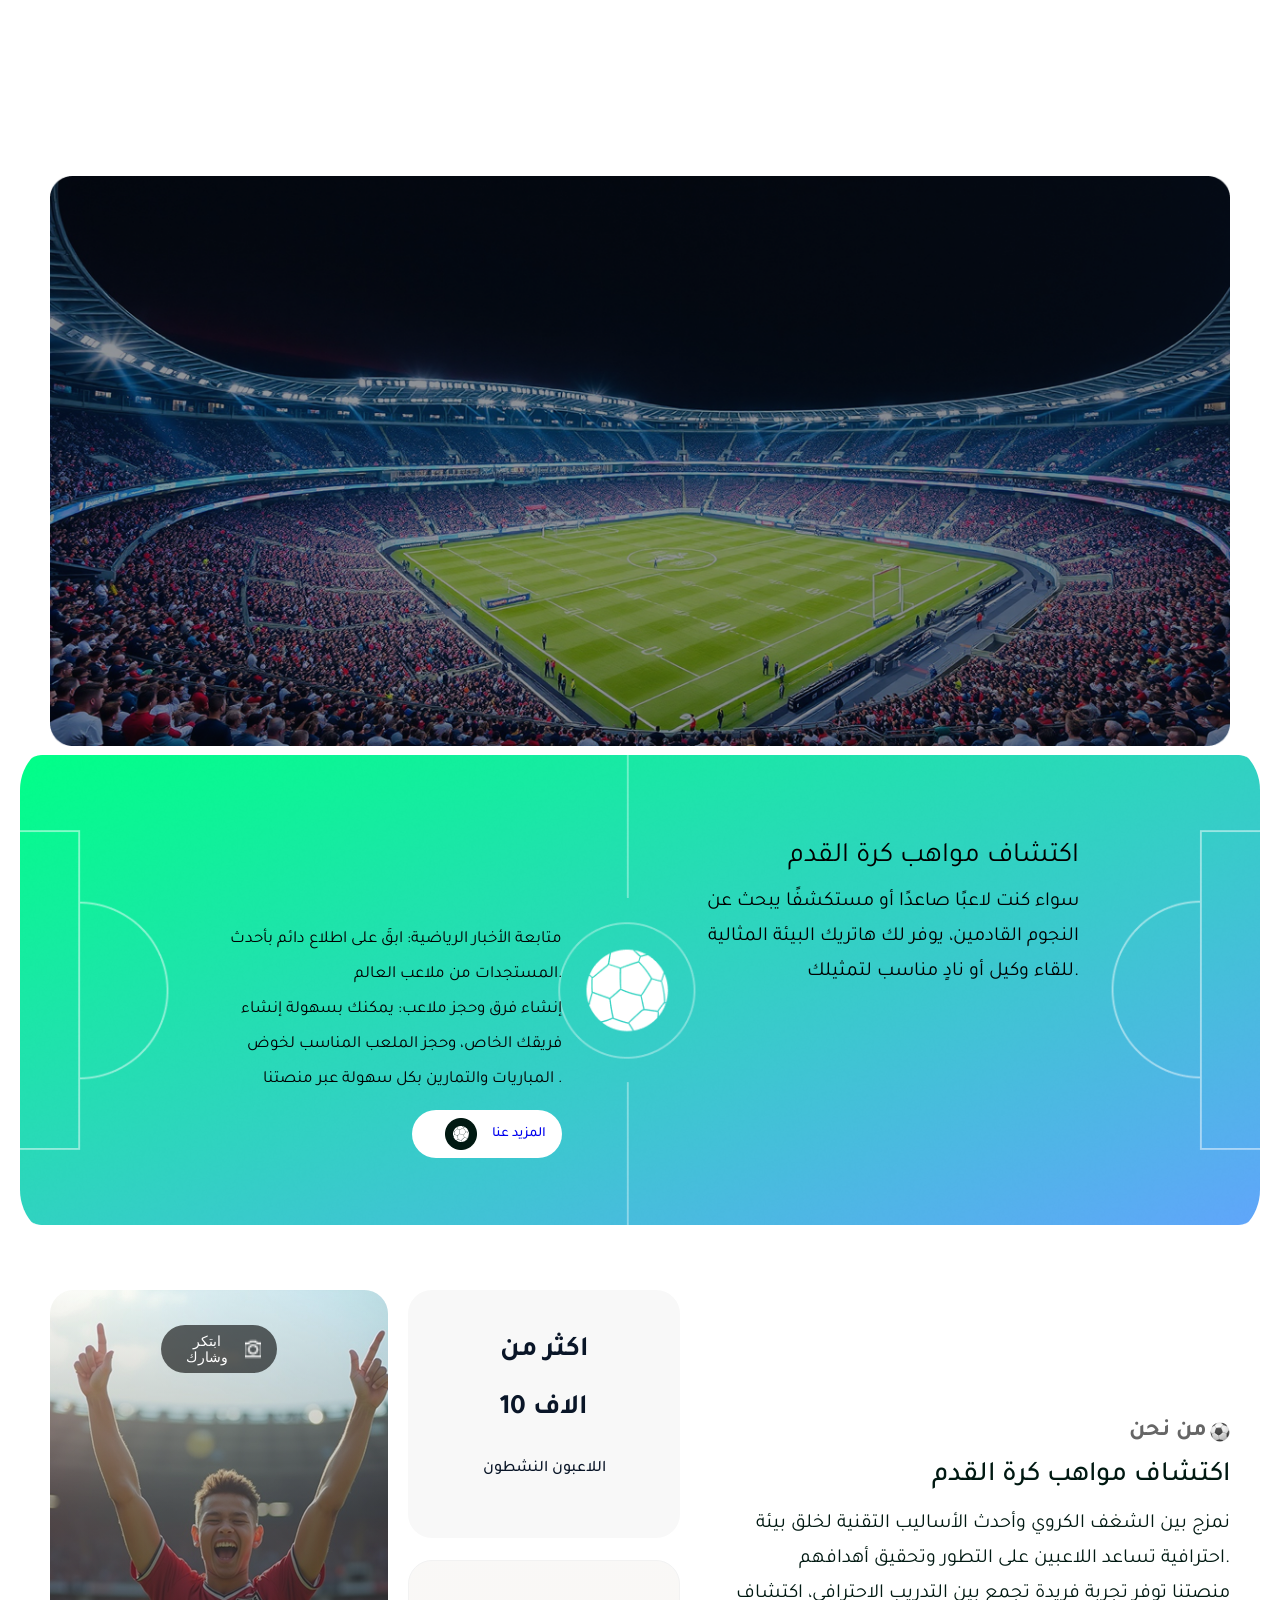
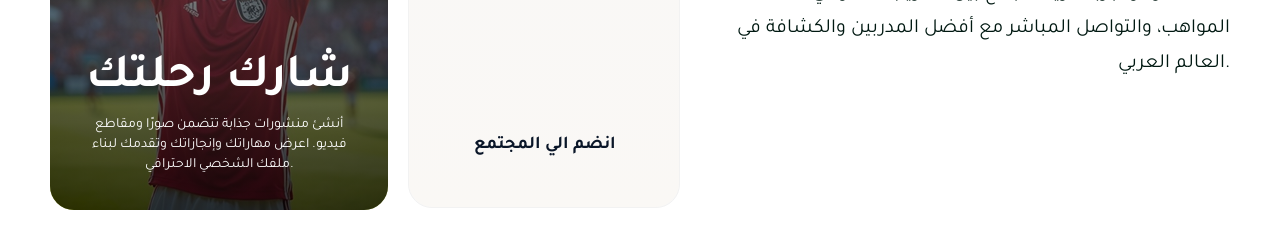
==== index.html @ 8d150f41 "about-us section" ====
<!DOCTYPE html>
<html lang="en">

<head>
    <meta charset="UTF-8">
    <meta name="viewport" content="width=device-width, initial-scale=1.0">
    <title>HatTrick</title>
    <link rel="stylesheet" href="css/style.css">
    <link rel="stylesheet" href="css/responsive.css">
</head>

<body>
    <!-- header-->
    <header>

    </header>
    <!-- main coding-->
    <main>
        <section> <!--top ground-->
            <div class="container">
                <div class="top-ground"></div>
            </div>
        </section>
        <section class="bottom-container">
            <div class="bottom-ground"><!--bottom ground-->
                <div class="left">
                    <div>
                        <p>متابعة الأخبار الرياضية: ابقَ على اطلاع دائم بأحدث المستجدات من ملاعب العالم.
                            <br>إنشاء فرق وحجز ملاعب: يمكنك بسهولة إنشاء فريقك الخاص، وحجز الملعب المناسب لخوض المباريات
                            والتمارين بكل سهولة عبر منصتنا .
                        </p>
                    </div>
                    <button>
                        <a href="#"> المزيد عنا </a>
                        <img src="imgs/white ball.png" alt="white ball">
                    </button>
                </div>
                <div class="right">
                    <h2>اكتشاف مواهب كرة القدم</h2>
                    <p>سواء كنت لاعبًا صاعدًا أو مستكشفًا يبحث عن النجوم القادمين، يوفر لك هاتريك البيئة المثالية للقاء
                        وكيل أو نادٍ مناسب لتمثيلك.</p>
                </div>
            </div>
        </section>
        <section class="about-us">
            <div class="container">
                <div class="left">
                    <div class="one">
                        <img src="imgs/about-us1.png" alt="about-us1-img ">
                        <div class="content">
                            <button>
                                <img src="imgs/camera.png" alt="camera">
                                <p>ابتكر وشارك</p>
                            </button>
                            <div>
                                <h2>شارك رحلتك</h2>
                                <p>أنشئ منشورات جذابة تتضمن صورًا ومقاطع فيديو. اعرض مهاراتك وإنجازاتك وتقدمك لبناء ملفك
                                    الشخصي الاحترافي.</p>
                            </div>
                        </div>
                    </div>
                    <div class="two">
                        <p> اكثر من <br> 10 الاف <br> <span> اللاعبون النشطون </span> </p>
                    </div>
                    <div class="three">
                        <div class="boxcard" id="boxcard">
                            <!-- /* made with JS*/ -->
                        </div>
                        <div class="content">
                            <p>انضم الي المجتمع </p>
                        </div>
                    </div>
                </div>
                <div class="right">
                    <div class="heading">
                        <h3> من نحن </h3>
                        <img src="imgs/small-ball.png" alt="small-ball">
                    </div>
                    <h2> اكتشاف مواهب كرة القدم</h2>
                    <p> نمزج بين الشغف الكروي وأحدث الأساليب التقنية لخلق بيئة احترافية تساعد اللاعبين على التطور وتحقيق
                        أهدافهم. <br>
                        منصتنا توفر تجربة فريدة تجمع بين التدريب الاحترافي، اكتشاف المواهب، والتواصل المباشر مع أفضل
                        المدربين والكشافة في العالم العربي.
                    </p>
                </div>
            </div>
        </section>

    </main>
    <script src="js/main.js"></script>
</body>

</html>
---- css/style.css ----
/*  general styles */

/*GOOGLE FONTS ===> TAJWAL FONT*/
@import url('https://fonts.googleapis.com/css2?family=Cairo:wght@200..1000&family=Encode+Sans+Expanded&family=Playfair:ital,opsz,wght@0,5..1200,300..900;1,5..1200,300..900&family=Poppins:ital,wght@0,100;0,200;0,300;0,400;0,500;0,600;0,700;0,800;0,900;1,100;1,200;1,300;1,400;1,500;1,600;1,700;1,800;1,900&family=Roboto:ital,wght@0,100..900;1,100..900&family=Tajawal:wght@200;300;400;500;700;800;900&display=swap');
/*500*/
@import url('https://fonts.googleapis.com/css2?family=Cairo:wght@200..1000&family=Encode+Sans+Expanded&family=Playfair:ital,opsz,wght@0,5..1200,300..900;1,5..1200,300..900&family=Poppins:ital,wght@0,100;0,200;0,300;0,400;0,500;0,600;0,700;0,800;0,900;1,100;1,200;1,300;1,400;1,500;1,600;1,700;1,800;1,900&family=Roboto:ital,wght@0,100..900;1,100..900&family=Tajawal:wght@200;300;400;500;700;800;900&display=swap');

/* GENERAL STYLE*/
body {
    font-family: "Cairo", sans-serif;
    overflow-x: hidden;
    font-family: "Tajawal", sans-serif;
    ;
}

html {
    scroll-behavior: smooth !important;
}

* {
    -webkit-box-sizing: border-box;
    -moz-box-sizing: border-box;
    box-sizing: border-box;
    padding: 0;
    margin: 0;
}

:root {
    --primary-color: #00FF87;
    --secondary-color: #60A5FA;
    --text-color: #5e5959;
}

a {
    text-decoration: none;
}

/* GENERAL CLASSESS*/

.container {
    margin: 10px 30px;
}

section {
    padding: 20px;
    margin: 0 auto;
    width: 100%;
    min-height: 100%;
}

/* Start Styling*/
/* ****************** Main Section ****************** */
/* ****************** top-ground ****************** */
.top-ground {
    padding: 10px 20px;
    background-image: url(../imgs/top-ground.png);
    background-repeat: no-repeat;
    background-position: center;
    background-size: contain;
    width: 100%;
    min-height: calc(100vh - 40px);
    border-radius: 25px;
}

/* ****************** bottom-ground ****************** */
.bottom-ground {
    padding: 10px 20px;
    background-image: url(../imgs/bottom-ground.png);
    background-repeat: no-repeat;
    background-position: center;
    background-size: contain;
    width: 100%;
    height: 500px;
    border-radius: 50px;
    margin-top: -200px;


    display: flex;
    align-items: center;
    justify-content: center;
    gap: 100px;
}

.bottom-ground .left {
    display: flex;
    flex-direction: column;
    justify-content: flex-end;
    align-items: flex-end;
    text-align: right;
    width: 400px;
    max-height: 236px;
    gap: 13px;
    padding: 0 20px;
    margin-top: 100px;
}

.bottom-ground .left p {
    font-family: "Tajawal", sans-serif;
    font-style: Regular;
    font-weight: 400;
    font-size: 17px;
    line-height: 35px;
}

.bottom-ground .left button {
    display: flex;
    flex-direction: row-reverse;
    gap: 15px;
    align-items: center;
    font-size: 20px;
    padding: 8px 16px;
    background-color: white;
    width: 150px;
    border-radius: 50px;
    outline: none;
    border: none;
}

.bottom-ground .left button a {

    font-family: "Tajawal", sans-serif;
    font-weight: 500;
    font-style: Medium;
    font-size: 14px;
    line-height: 20px;
}

.bottom-ground .right {
    display: flex;
    flex-direction: column;
    margin-top: -150px;
    max-height: 167px;
    max-width: 417px;
    padding: 0 20px;
}

.bottom-ground .right h2 {

    font-family: "Tajawal", sans-serif;
    font-weight: 400;
    font-style: Medium;
    font-size: 28px;
    line-height: 35px;
    letter-spacing: 0%;
    text-align: right;
    vertical-align: middle;
    margin-bottom: 10px;

}

.bottom-ground .right p {
    font-family: "Tajawal", sans-serif;
    font-weight: 400;
    font-size: 20px;
    line-height: 35px;
    letter-spacing: 0%;
    text-align: right;

}

/* ****************** about-us style ****************** */
.about-us .container {
    display: flex;
    gap: 50px;
    padding: 0;
    justify-content: start;
    align-items: center;
}

/* left*/
.about-us .left {
    display: grid;
    grid-template-columns: repeat(2, 1fr);
    gap: 20px;
}

/*.left==> .one*/

.about-us .left .one {
    grid-row: 1 / 3;
    position: relative;
    border-radius: 24px;
    overflow: hidden;
    width: 338px;
    height: 520px;

}

.about-us .left .one .content {
    position: absolute;
    inset: 0;
    display: flex;
    justify-content: space-between;
    align-items: center;
    flex-direction: column;
    padding: 35px 0;
    z-index: 2;

}

.about-us .left .one .content::before {
    content: "";
    position: absolute;
    inset: 0;
    background: linear-gradient(to bottom,
            rgba(255, 255, 255, 0.2),
            rgba(0, 0, 0, 0.7));
    z-index: -1;
}

.about-us .left .one .content button {
    display: flex;
    align-items: center;
    gap: 8px;
    flex-direction: row-reverse;
    padding: 8px 16px;
    border: none;
    outline: none;
    background-color: #00000099;
    color: white;
    border-radius: 9999px;
    width: 116px;
}

.about-us .left .one .content button img {
    width: 16px;
    aspect-ratio: 1;
}

.about-us .left .one .content button p {

    font-weight: 500;
    font-style: Medium;
    font-size: 14px;
    line-height: 16px;
}

.about-us .left .one .content div {
    text-align: center;
    width: 274px;
    height: 120px;
}

.about-us .left .one .content div h2 {
    font-weight: 700;
    font-style: Bold;
    font-size: 48px;
    line-height: 48px;
    color: #FFFFFF;
}

.about-us .left .one .content div p {
    font-weight: 400;
    font-style: Regular;
    font-size: 14px;
    line-height: 20px;
    color: white;
    padding-top: 12px;
}

.about-us .left .one img {
    width: 100%;
    height: 100%;
    object-fit: cover;
    display: block;
}

/*.left==> .two*/

.about-us .left .two {
    width: 272px;
    height: 248px;
    border-radius: 24px;
    border-width: 1px solid #F2F2F2;
    padding: 32px;
    background-color: #F8F8F8;
}

.about-us .left .two p {
    font-weight: 700;
    font-style: Bold;
    font-size: 28px;
    line-height: 58px;
    color: #0A1628;
    text-align: center;
}

.about-us .left .two p span {
    font-weight: 500;
    font-style: Medium;
    font-size: 16px;
    line-height: 24px;
}

/*.left==> .three*/

.about-us .left .three {
    width: 272px;
    height: 248px;
    color: black;
    background-color: #F8F8F8;
    border-radius: 24px;
    position: relative;
border: 1px solid #F2F2F2;
}

.about-us .left .three .boxcard {
    margin: 25px;
    display: grid;
    grid-template-columns: repeat(3, 1fr);
    gap: 10px;
}

.about-us .left .three .boxcard::before {
    content: "";
    position: absolute;
    inset: 0;
    background: linear-gradient(to bottom, #FAF8F599,
    #FAF8F5 );
    z-index: 1;
        border-radius: 24px;

}

.about-us .left .three .content {
    font-family: "Tajawal", sans-serif;
    font-weight: 700;
    font-style: Medium;
    font-size: 18px;
    line-height: 24px;
    color: #0A1628;
    position: absolute;
    bottom: 50px;
    left: 65px;
    z-index: 80;
}


/* right*/
.about-us .right {
    text-align: right;
}

.about-us .right .heading {
    display: flex;
    gap: 3px;
    align-items: center;
    justify-content: flex-end;
    font-weight: 400;
    font-style: Regular;
    font-size: 20px;
    line-height: 28px;
    color: #666666;
}

.about-us .right h2 {
    font-weight: 500;
    font-style: Medium;
    font-size: 28px;
    line-height: 35px;
    color: #011912;
    padding-top: 13px;

}

.about-us .right p {
    font-weight: 400;
    font-style: Regular;
    font-size: 20px;
    line-height: 35px;
    color: #011912;
    padding-top: 13px;

}
---- css/responsive.css ----
@media screen and (max-width: 768px) {
    .container {
        margin: 0;
    }

    .bottom-container {
        padding: 0;

    }

    .top-ground {
        background-image: url(../imgs/top-ground-res.png);
        background-size: cover;
        background-position: center;
        height: 35vh;
        min-height: auto;
        padding: 0;
    }

    .container {
        margin: 5px;
    }

    .bottom-ground {
        background-image: url(../imgs/bottom-ground-res.png);
        background-size: cover;
        background-position: center;
        margin-top: -60px;
        padding: 0;
        border-radius: 25px;
    }

    .bottom-ground .right {
        display: none;
    }

    .bottom-ground .left {
        margin-top: 30px;

    }

    .about-us .container {
        flex-direction: column-reverse;
    }
    .about-us .left .three .boxcard {
            grid-template-columns: repeat(4, 1fr);
            gap: 5px;

    }
    .about-us .left .three .content {
            left: 89px;
            bottom: 40px;
    }

    .about-us .left {
        grid-template-columns: 1fr;
    }

    .about-us .left .two {
        grid-column: 1;
        grid-row: 1;
         width: 335px;
        height: 234px;
    }

    .about-us .left .three {
        grid-column: 1;
        width: 335px;
        height: 234px;
    }

    .about-us .left .one {
        grid-column: 1;
        grid-row: 3;
    }

}
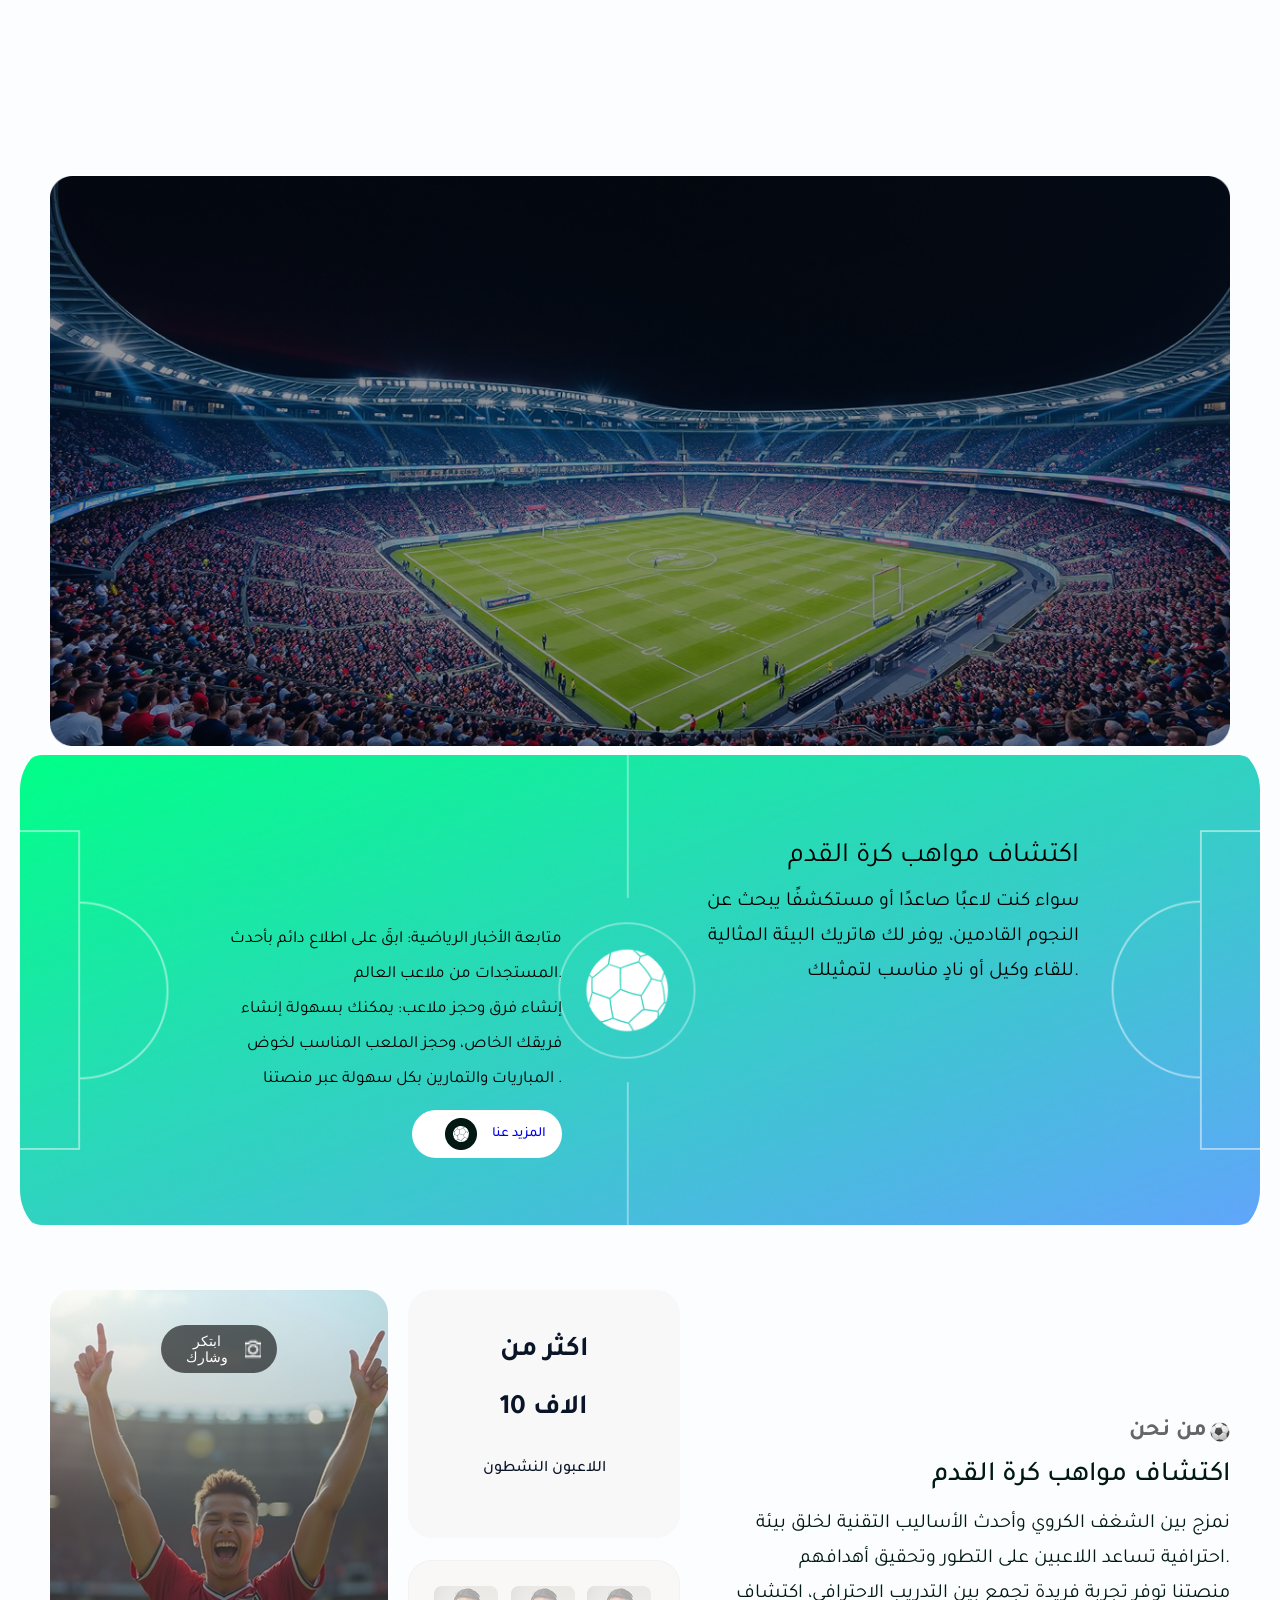
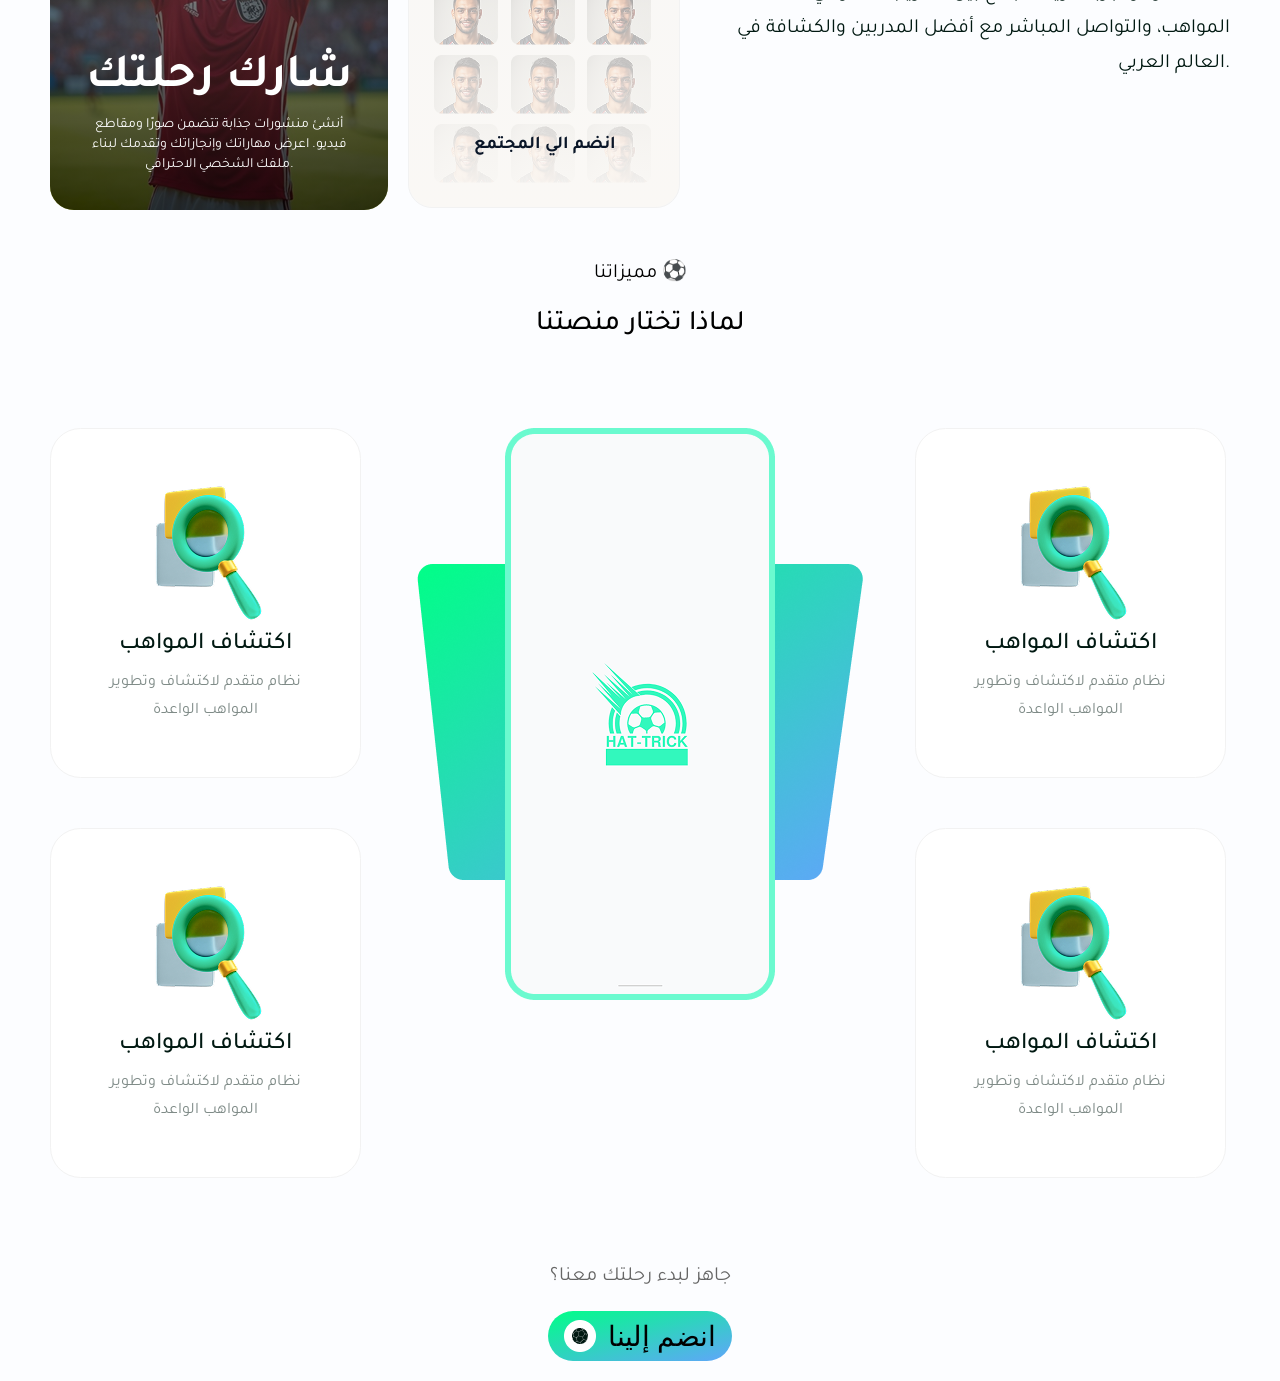
==== commit 90e0ee3c: "information section" ====
--- a/index.html
+++ b/index.html
@@ -16,13 +16,13 @@
     </header>
     <!-- main coding-->
     <main>
-        <section> <!--top ground-->
+        <section> <!--top ground section-->
             <div class="container">
                 <div class="top-ground"></div>
             </div>
         </section>
-        <section class="bottom-container">
-            <div class="bottom-ground"><!--bottom ground-->
+        <section class="bottom-container"><!--bottom ground section-->
+            <div class="bottom-ground">
                 <div class="left">
                     <div>
                         <p>متابعة الأخبار الرياضية: ابقَ على اطلاع دائم بأحدث المستجدات من ملاعب العالم.
@@ -42,7 +42,7 @@
                 </div>
             </div>
         </section>
-        <section class="about-us">
+        <section class="about-us"><!-- about-us section -->
             <div class="container">
                 <div class="left">
                     <div class="one">
@@ -85,6 +85,44 @@
                 </div>
             </div>
         </section>
+        <section class="information"><!-- information section-->
+            <div class="heading">
+                <h4>مميزاتنا ⚽ </h4>
+                <p>لماذا تختار منصتنا</p>
+            </div>
+            <div class="container">
+                <div class="one box">
+                    <img src="imgs/search.png" alt="search">
+                    <h3>اكتشاف المواهب </h3>
+                    <p>نظام متقدم لاكتشاف وتطوير المواهب الواعدة</p>
+                </div>
+                <div class="two box">
+                    <img src="imgs/search.png" alt="search">
+                    <h3>اكتشاف المواهب </h3>
+                    <p>نظام متقدم لاكتشاف وتطوير المواهب الواعدة</p>
+                </div>
+                <div class="center">
+                    <img src="imgs/mobile.png" alt="mobile">
+                </div>
+                <div class="three box">
+                    <img src="imgs/search.png" alt="search">
+                    <h3>اكتشاف المواهب </h3>
+                    <p>نظام متقدم لاكتشاف وتطوير المواهب الواعدة</p>
+                </div>
+                <div class="four box">
+                    <img src="imgs/search.png" alt="search">
+                    <h3>اكتشاف المواهب </h3>
+                    <p>نظام متقدم لاكتشاف وتطوير المواهب الواعدة</p>
+                </div>
+            </div>
+            <div class="bottom-heading heading">
+                <h4> جاهز لبدء رحلتك معنا؟ </h4>
+                <button>
+                    <img src="imgs/black ball.png" alt="">
+                    <p>انضم إلينا</p>
+                </button>
+            </div>
+        </section>
 
     </main>
     <script src="js/main.js"></script>
--- a/css/style.css
+++ b/css/style.css
@@ -46,6 +46,7 @@
     margin: 0 auto;
     width: 100%;
     min-height: 100%;
+    background-color: #FCFDFF;
 }
 
 /* Start Styling*/
@@ -301,7 +302,7 @@
     background-color: #F8F8F8;
     border-radius: 24px;
     position: relative;
-border: 1px solid #F2F2F2;
+    border: 1px solid #F2F2F2;
 }
 
 .about-us .left .three .boxcard {
@@ -316,9 +317,9 @@
     position: absolute;
     inset: 0;
     background: linear-gradient(to bottom, #FAF8F599,
-    #FAF8F5 );
+            #FAF8F5);
     z-index: 1;
-        border-radius: 24px;
+    border-radius: 24px;
 
 }
 
@@ -371,4 +372,128 @@
     color: #011912;
     padding-top: 13px;
 
+}
+
+/* ******************  information section ******************  */
+.information{
+    display: flex;
+    flex-direction: column;
+    justify-content: center;
+    align-items: center;
+    gap: 25px;
+}
+.information .heading {
+    display: flex;
+    flex-direction: column;
+    justify-content: center;
+    align-items: center;
+    gap: 20px;
+
+}
+
+.information .heading h4 {
+    font-weight: 400;
+    font-style: Regular;
+    font-size: 20px;
+    line-height: 28px;
+    letter-spacing: 0%;
+
+}
+
+.information .heading p {
+    font-weight: 500;
+    font-style: Medium;
+    font-size: 28px;
+    line-height: 35px;
+    text-align: center;
+
+}
+
+.information .container {
+    display: grid;
+    grid-template-columns: repeat(3, 1fr);
+    grid-template-rows: repeat(2, 1fr);
+    gap: 50px;
+    padding: 50px 0 0 0;
+}
+
+.information .container .one {
+    grid-row: 1;
+    grid-column: 1;
+}
+
+.information .container .two {
+    grid-row: 2;
+    grid-column: 1;
+}
+
+.information .container .center {
+    grid-row: 1 / span3;
+    grid-column: 2;
+}
+
+.information .container .three {
+    grid-row: 1;
+    grid-column: 3;
+}
+
+.information .container .four {
+    grid-row: 2;
+    grid-column: 3;
+}
+
+.information .box {
+    width: 311px;
+    height: 350px;
+    display: flex;
+    flex-direction: column;
+    align-items: center;
+    justify-content: center;
+    gap: 10px;
+    border-radius: 30.54px;
+    background-color: white;
+    border: 1px solid #F2F2F2;
+    padding-top: 60px;
+    padding-bottom: 60px;
+}
+
+.information .box h3 {
+    font-weight: 500;
+    font-style: Medium;
+    font-size: 24px;
+    line-height: 28px;
+    text-align: center;
+    color: #011912;
+}
+
+.information .box p {
+    font-weight: 400;
+    font-style: Regular;
+    font-size: 16px;
+    line-height: 28px;
+    text-align: center;
+    opacity: .5;
+    color: #011912;
+    width: 236px;
+    height: 56px;
+}
+
+.information .bottom-heading h4 {
+    font-weight: 400;
+    font-style: Regular;
+    font-size: 20px;
+    color: #666666;
+}
+.information .bottom-heading button{
+    display: flex;
+    gap: 12px;
+    justify-content: space-between;
+    align-items: center;
+    padding: 8px 16px;
+    background: linear-gradient(to right bottom,#00FF87 , #60A5FA);
+    height: 50px;
+    border-radius: 50px;
+    border: none;
+    /* border: 1px solid;
+      border-image:  linear-gradient(to right bottom,#00FF87 , #60A5FA) 1; */
 }
--- a/css/responsive.css
+++ b/css/responsive.css
@@ -42,14 +42,16 @@
     .about-us .container {
         flex-direction: column-reverse;
     }
+
     .about-us .left .three .boxcard {
-            grid-template-columns: repeat(4, 1fr);
-            gap: 5px;
+        grid-template-columns: repeat(4, 1fr);
+        gap: 5px;
 
     }
+
     .about-us .left .three .content {
-            left: 89px;
-            bottom: 40px;
+        left: 89px;
+        bottom: 40px;
     }
 
     .about-us .left {
@@ -59,7 +61,7 @@
     .about-us .left .two {
         grid-column: 1;
         grid-row: 1;
-         width: 335px;
+        width: 335px;
         height: 234px;
     }
 
@@ -74,4 +76,58 @@
         grid-row: 3;
     }
 
+    /* ******************  information section ******************  */
+    .information {
+        overflow-x: hidden;
+        padding: 0;
+    }
+
+    .information .container {
+        grid-template-columns: repeat(4, 1fr);
+        grid-template-rows: repeat(2, 1fr);
+        gap: 10px;
+        margin: 0 auto;
+    }
+
+    .information .container .center {
+        grid-column: 1 / -1;
+        grid-row: 1;
+        justify-self: start;
+    }
+
+    .information .center img {
+        width: 358px;
+        height: 453px;
+        margin: 0 auto;
+    }
+
+    .information .container .one {
+        grid-row: 2;
+        grid-column: 1;
+    }
+
+    .information .container .two {
+        grid-row: 2;
+        grid-column: 2;
+    }
+
+    .information .container .three {
+        grid-row: 2;
+        grid-column: 3;
+    }
+
+    .information .container .four {
+        grid-row: 2;
+        grid-column: 4;
+    }
+
+    .information .box {
+        width: 236px;
+        height: 292px;
+        padding-bottom: 12px;
+        padding-top: 12px;
+    }
+
+
+
 }
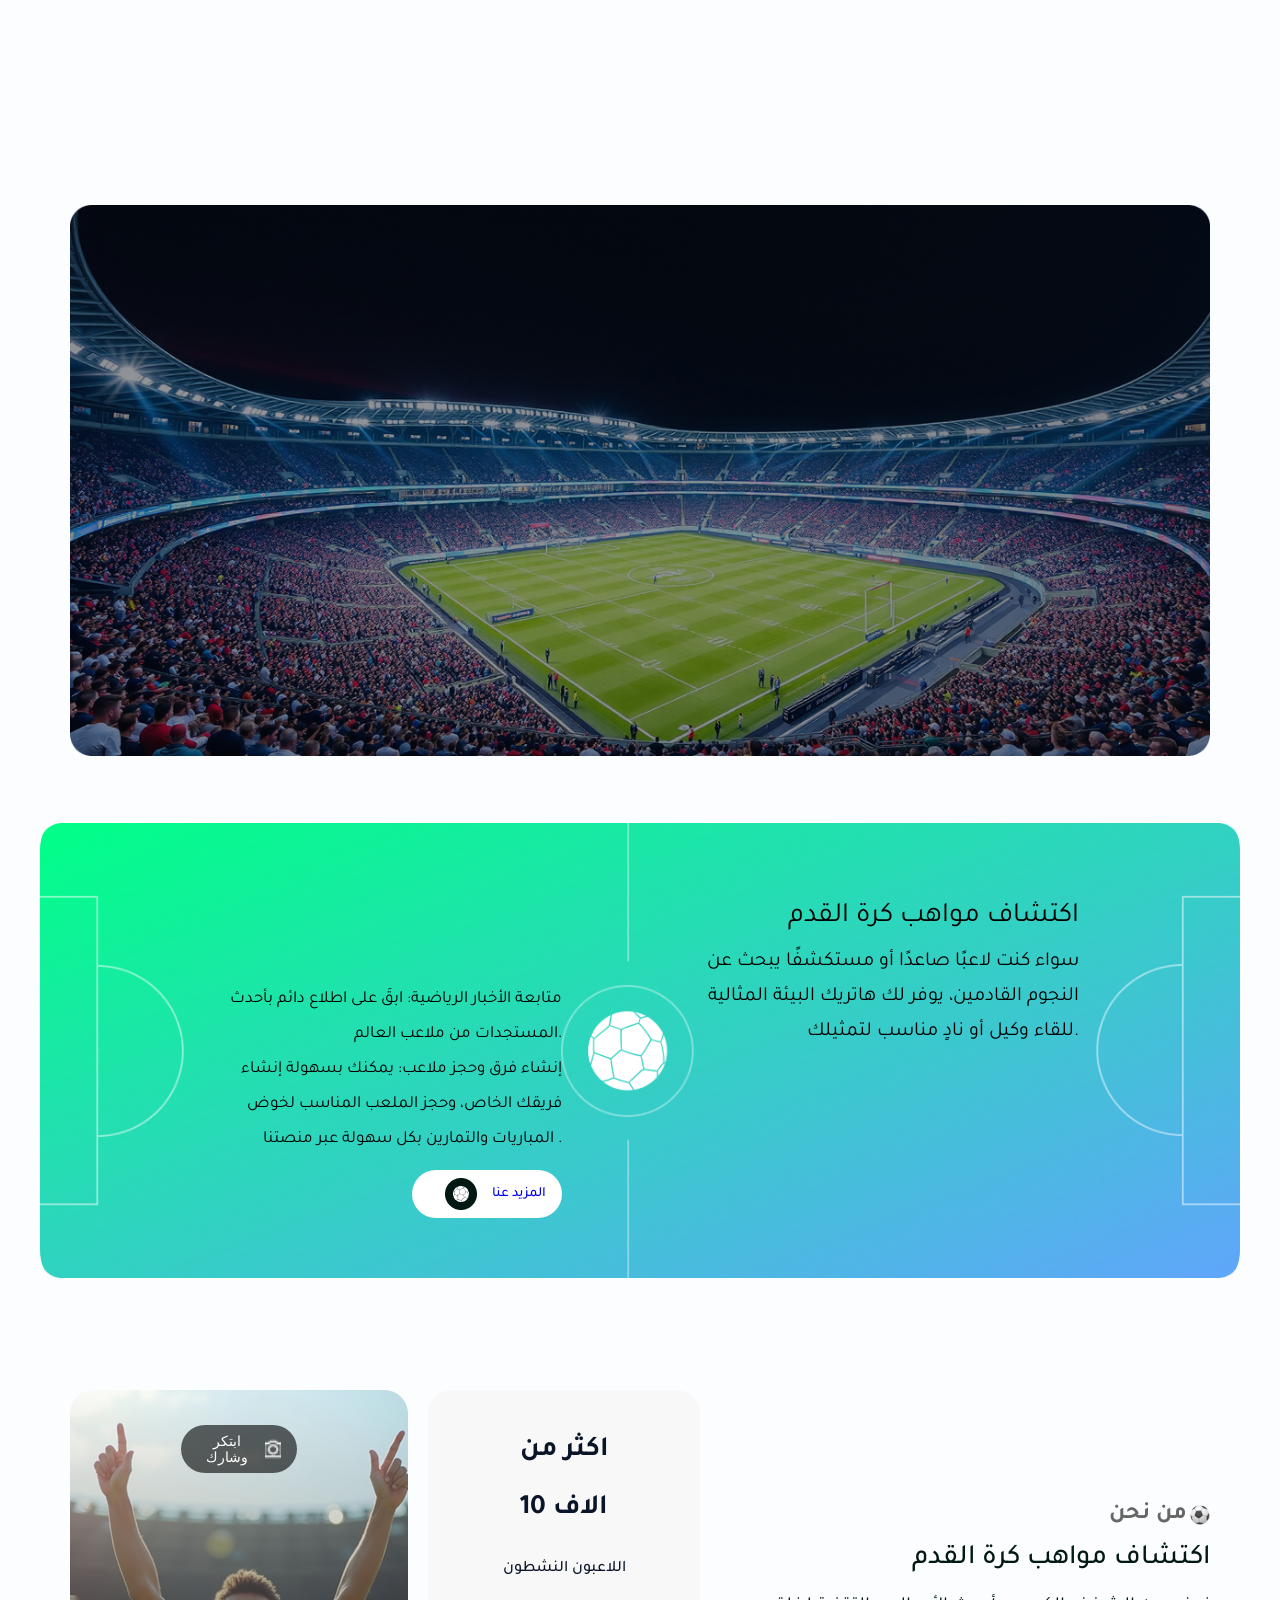
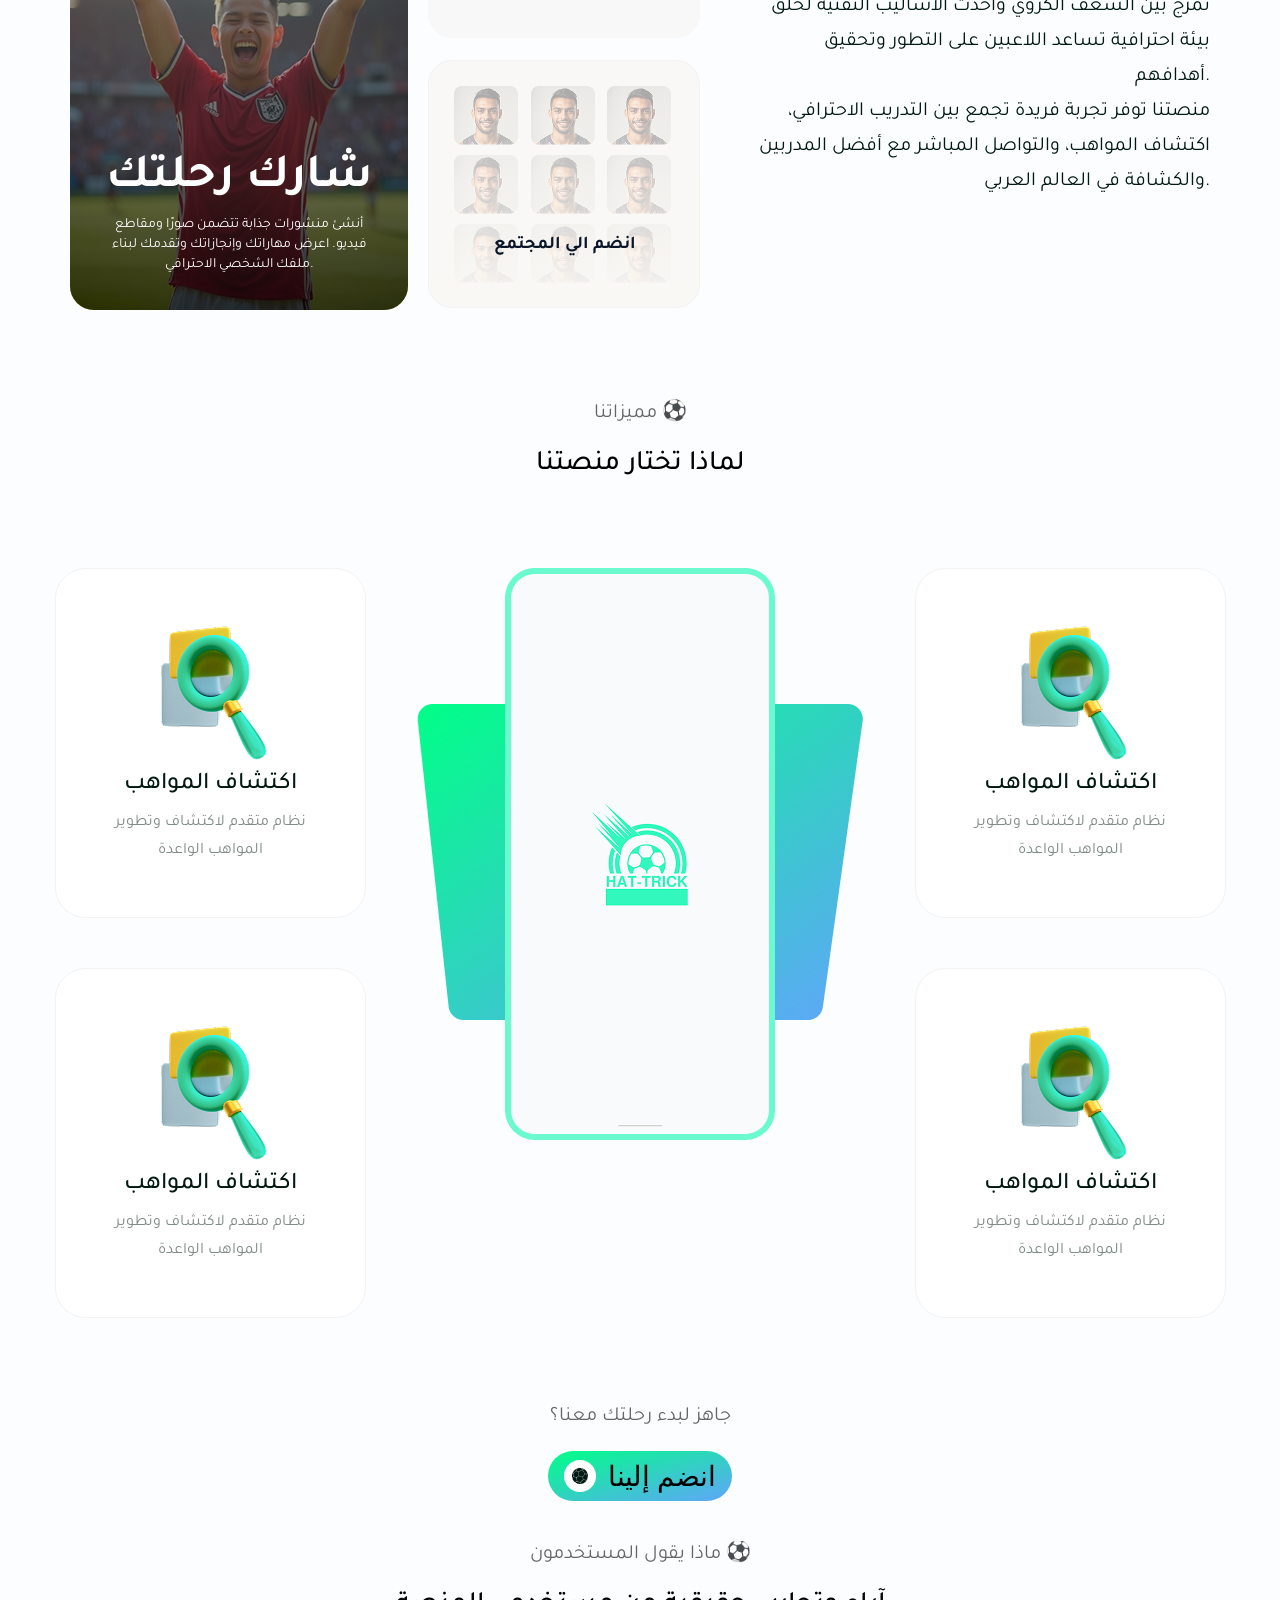
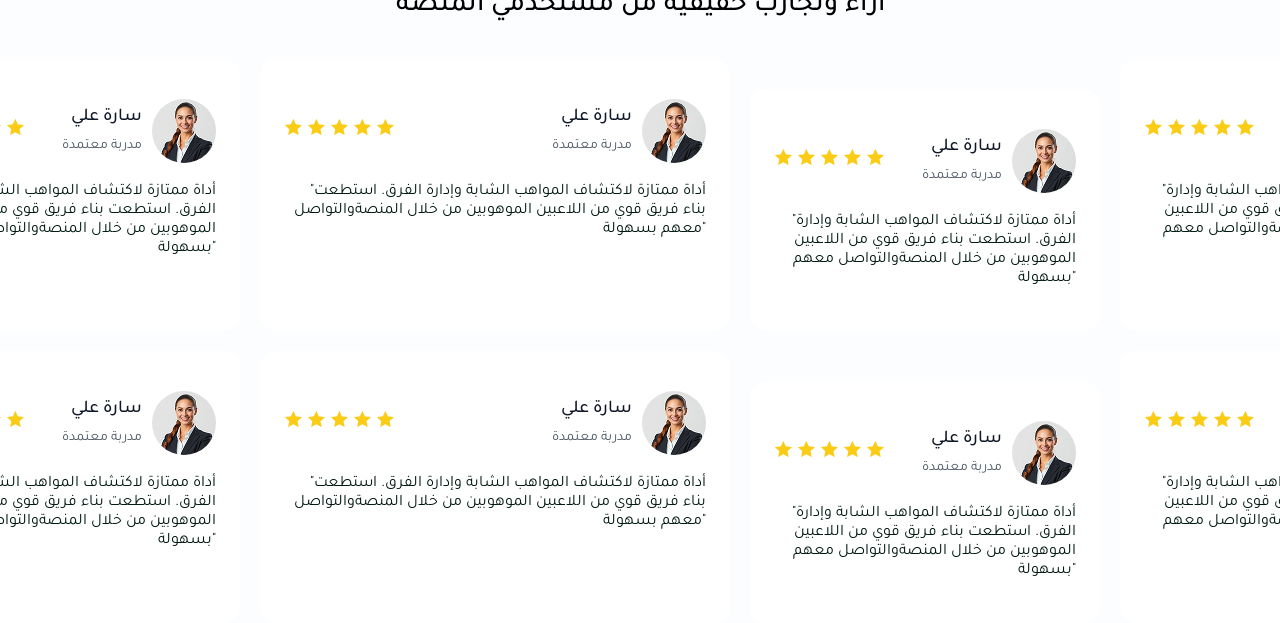
==== commit 2cec2c6c: "testimoials section" ====
--- a/index.html
+++ b/index.html
@@ -123,6 +123,166 @@
                 </button>
             </div>
         </section>
+        <section class="testimonials"><!-- testimonials section-->
+            <div class="heading">
+                <h4>ماذا يقول المستخدمون ⚽ </h4>
+                <p>آراء وتجارب حقيقية من مستخدمي المنصة</p>
+            </div>
+            <div class="container">
+                <div class="box one">
+                    <div class="top">
+                        <div class="left">
+                            <img src="imgs/start.png" alt="start">
+                            <img src="imgs/start.png" alt="start">
+                            <img src="imgs/start.png" alt="start">
+                            <img src="imgs/start.png" alt="start">
+                            <img src="imgs/start.png" alt="start">
+                        </div>
+                        <div class="right">
+                            <p>سارة علي <br> <span>مدربة معتمدة</span></p>
+                            <img src="imgs/user.png" alt="user">
+                        </div>
+                    </div>
+                    <div class="bottom">
+                        <p>"أداة ممتازة لاكتشاف المواهب الشابة وإدارة الفرق. استطعت بناء فريق قوي من اللاعبين الموهوبين
+                            من خلال المنصةوالتواصل معهم بسهولة"</p>
+                    </div>
+                </div>
+                <div class="box two">
+                    <div class="top">
+                        <div class="left">
+                            <img src="imgs/start.png" alt="start">
+                            <img src="imgs/start.png" alt="start">
+                            <img src="imgs/start.png" alt="start">
+                            <img src="imgs/start.png" alt="start">
+                            <img src="imgs/start.png" alt="start">
+                        </div>
+                        <div class="right">
+                            <p>سارة علي <br> <span>مدربة معتمدة</span></p>
+                            <img src="imgs/user.png" alt="user">
+                        </div>
+                    </div>
+                    <div class="bottom">
+                        <p>"أداة ممتازة لاكتشاف المواهب الشابة وإدارة الفرق. استطعت بناء فريق قوي من اللاعبين الموهوبين
+                            من خلال المنصةوالتواصل معهم بسهولة"</p>
+                    </div>
+                </div>
+                <div class="box three">
+                    <div class="top">
+                        <div class="left">
+                            <img src="imgs/start.png" alt="start">
+                            <img src="imgs/start.png" alt="start">
+                            <img src="imgs/start.png" alt="start">
+                            <img src="imgs/start.png" alt="start">
+                            <img src="imgs/start.png" alt="start">
+                        </div>
+                        <div class="right">
+                            <p>سارة علي <br> <span>مدربة معتمدة</span></p>
+                            <img src="imgs/user.png" alt="user">
+                        </div>
+                    </div>
+                    <div class="bottom">
+                        <p>"أداة ممتازة لاكتشاف المواهب الشابة وإدارة الفرق. استطعت بناء فريق قوي من اللاعبين الموهوبين
+                            من خلال المنصةوالتواصل معهم بسهولة"</p>
+                    </div>
+                </div>
+                <div class="box four">
+                    <div class="top">
+                        <div class="left">
+                            <img src="imgs/start.png" alt="start">
+                            <img src="imgs/start.png" alt="start">
+                            <img src="imgs/start.png" alt="start">
+                            <img src="imgs/start.png" alt="start">
+                            <img src="imgs/start.png" alt="start">
+                        </div>
+                        <div class="right">
+                            <p>سارة علي <br> <span>مدربة معتمدة</span></p>
+                            <img src="imgs/user.png" alt="user">
+                        </div>
+                    </div>
+                    <div class="bottom">
+                        <p>"أداة ممتازة لاكتشاف المواهب الشابة وإدارة الفرق. استطعت بناء فريق قوي من اللاعبين الموهوبين
+                            من خلال المنصةوالتواصل معهم بسهولة"</p>
+                    </div>
+                </div>
+                <div class="box five">
+                    <div class="top">
+                        <div class="left">
+                            <img src="imgs/start.png" alt="start">
+                            <img src="imgs/start.png" alt="start">
+                            <img src="imgs/start.png" alt="start">
+                            <img src="imgs/start.png" alt="start">
+                            <img src="imgs/start.png" alt="start">
+                        </div>
+                        <div class="right">
+                            <p>سارة علي <br> <span>مدربة معتمدة</span></p>
+                            <img src="imgs/user.png" alt="user">
+                        </div>
+                    </div>
+                    <div class="bottom">
+                        <p>"أداة ممتازة لاكتشاف المواهب الشابة وإدارة الفرق. استطعت بناء فريق قوي من اللاعبين الموهوبين
+                            من خلال المنصةوالتواصل معهم بسهولة"</p>
+                    </div>
+                </div>
+                <div class="box six">
+                    <div class="top">
+                        <div class="left">
+                            <img src="imgs/start.png" alt="start">
+                            <img src="imgs/start.png" alt="start">
+                            <img src="imgs/start.png" alt="start">
+                            <img src="imgs/start.png" alt="start">
+                            <img src="imgs/start.png" alt="start">
+                        </div>
+                        <div class="right">
+                            <p>سارة علي <br> <span>مدربة معتمدة</span></p>
+                            <img src="imgs/user.png" alt="user">
+                        </div>
+                    </div>
+                    <div class="bottom">
+                        <p>"أداة ممتازة لاكتشاف المواهب الشابة وإدارة الفرق. استطعت بناء فريق قوي من اللاعبين الموهوبين
+                            من خلال المنصةوالتواصل معهم بسهولة"</p>
+                    </div>
+                </div>
+                <div class="box seven">
+                    <div class="top">
+                        <div class="left">
+                            <img src="imgs/start.png" alt="start">
+                            <img src="imgs/start.png" alt="start">
+                            <img src="imgs/start.png" alt="start">
+                            <img src="imgs/start.png" alt="start">
+                            <img src="imgs/start.png" alt="start">
+                        </div>
+                        <div class="right">
+                            <p>سارة علي <br> <span>مدربة معتمدة</span></p>
+                            <img src="imgs/user.png" alt="user">
+                        </div>
+                    </div>
+                    <div class="bottom">
+                        <p>"أداة ممتازة لاكتشاف المواهب الشابة وإدارة الفرق. استطعت بناء فريق قوي من اللاعبين الموهوبين
+                            من خلال المنصةوالتواصل معهم بسهولة"</p>
+                    </div>
+                </div>
+                <div class="box eight">
+                    <div class="top">
+                        <div class="left">
+                            <img src="imgs/start.png" alt="start">
+                            <img src="imgs/start.png" alt="start">
+                            <img src="imgs/start.png" alt="start">
+                            <img src="imgs/start.png" alt="start">
+                            <img src="imgs/start.png" alt="start">
+                        </div>
+                        <div class="right">
+                            <p>سارة علي <br> <span>مدربة معتمدة</span></p>
+                            <img src="imgs/user.png" alt="user">
+                        </div>
+                    </div>
+                    <div class="bottom">
+                        <p>"أداة ممتازة لاكتشاف المواهب الشابة وإدارة الفرق. استطعت بناء فريق قوي من اللاعبين الموهوبين
+                            من خلال المنصةوالتواصل معهم بسهولة"</p>
+                    </div>
+                </div>
+            </div>
+        </section>
 
     </main>
     <script src="js/main.js"></script>
--- a/css/style.css
+++ b/css/style.css
@@ -42,7 +42,7 @@
 }
 
 section {
-    padding: 20px;
+    padding: 40px;
     margin: 0 auto;
     width: 100%;
     min-height: 100%;
@@ -375,14 +375,16 @@
 }
 
 /* ******************  information section ******************  */
-.information{
+.information {
     display: flex;
     flex-direction: column;
     justify-content: center;
     align-items: center;
     gap: 25px;
 }
-.information .heading {
+
+.information .heading,
+.testimonials .heading {
     display: flex;
     flex-direction: column;
     justify-content: center;
@@ -391,16 +393,19 @@
 
 }
 
-.information .heading h4 {
+.information .heading h4,
+.testimonials .heading h4 {
     font-weight: 400;
     font-style: Regular;
     font-size: 20px;
     line-height: 28px;
     letter-spacing: 0%;
-
-}
-
-.information .heading p {
+    color: #666666;
+
+}
+
+.information .heading p,
+.testimonials .heading p {
     font-weight: 500;
     font-style: Medium;
     font-size: 28px;
@@ -484,16 +489,112 @@
     font-size: 20px;
     color: #666666;
 }
-.information .bottom-heading button{
+
+.information .bottom-heading button {
     display: flex;
     gap: 12px;
     justify-content: space-between;
     align-items: center;
     padding: 8px 16px;
-    background: linear-gradient(to right bottom,#00FF87 , #60A5FA);
+    background: linear-gradient(to right bottom, #00FF87, #60A5FA);
     height: 50px;
     border-radius: 50px;
     border: none;
     /* border: 1px solid;
       border-image:  linear-gradient(to right bottom,#00FF87 , #60A5FA) 1; */
+}
+
+/* ****************** testimonials section ****************** */
+.testimonials {
+    margin: 0;
+    padding: 0;
+    overflow: hidden;
+}
+
+.testimonials .container {
+    display: grid;
+    grid-template-columns:
+        minmax(350px, 1fr) minmax(470px, 1.2fr) minmax(350px, .8fr) minmax(350px, 1fr);
+    gap: 20px;
+    margin: 0;
+    padding-top: 35px;
+    width: calc(100% + 200px);
+    margin-left: -110px;
+}
+
+.testimonials .box {
+    background-color: white;
+    display: flex;
+    flex-direction: column;
+    gap: 20px;
+    padding: 40px 24px;
+    border-radius: 16px;
+    border-width: 1px solid #F3F4F6;
+    min-height: 242px;
+    height: auto;
+}
+
+.testimonials .box .top {
+    display: flex;
+    align-items: center;
+    justify-content: space-between;
+    gap: 16px;
+
+}
+
+.testimonials .box .top .right {
+    display: flex;
+    justify-content: space-between;
+    align-items: center;
+    gap: 10px;
+}
+
+.testimonials .box .top .right img {
+    border-radius: 50%;
+}
+
+.testimonials .box .top .right p {
+    font-weight: 500;
+    font-style: Medium;
+    font-size: 18px;
+    line-height: 28px;
+    color: #111827;
+}
+
+.testimonials .box .top .right span {
+    font-weight: 400;
+    font-style: Regular;
+    font-size: 14px;
+    color: #4B5563;
+}
+
+.testimonials .box .top .right p {
+    text-align: right;
+}
+
+.testimonials .box .bottom {
+    text-align: right;
+    font-weight: 400;
+    font-style: Regular;
+    font-size: 16px;
+    color: #011912;
+}
+
+/* .testimonials .one,
+.testimonials .five {
+    transform: translateX(-50px);
+}
+
+.testimonials .four,
+.testimonials .eight {
+    transform: translateX(50px);
+} */
+
+.testimonials .three,
+.testimonials .seven {
+    margin-top: 30px;
+    /* padding-bottom: 20px;
+    padding-left :30px;
+    padding-right: 30px; */
+
 }
--- a/css/responsive.css
+++ b/css/responsive.css
@@ -127,7 +127,24 @@
         padding-bottom: 12px;
         padding-top: 12px;
     }
+    /* ******************  testimonials section ******************  */
 
+    .testimonials{
+        overflow:hidden;
+    }
 
+    .testimonials .container{
+        display:flex;
+        gap:16px;
+        transform:translateX(125px);
+    }
+
+    .testimonials .box{
+        width:90vw;
+        flex-shrink:0;
+    }
+.testimonials .box .top {
+gap: 5px;
+}
 
 }
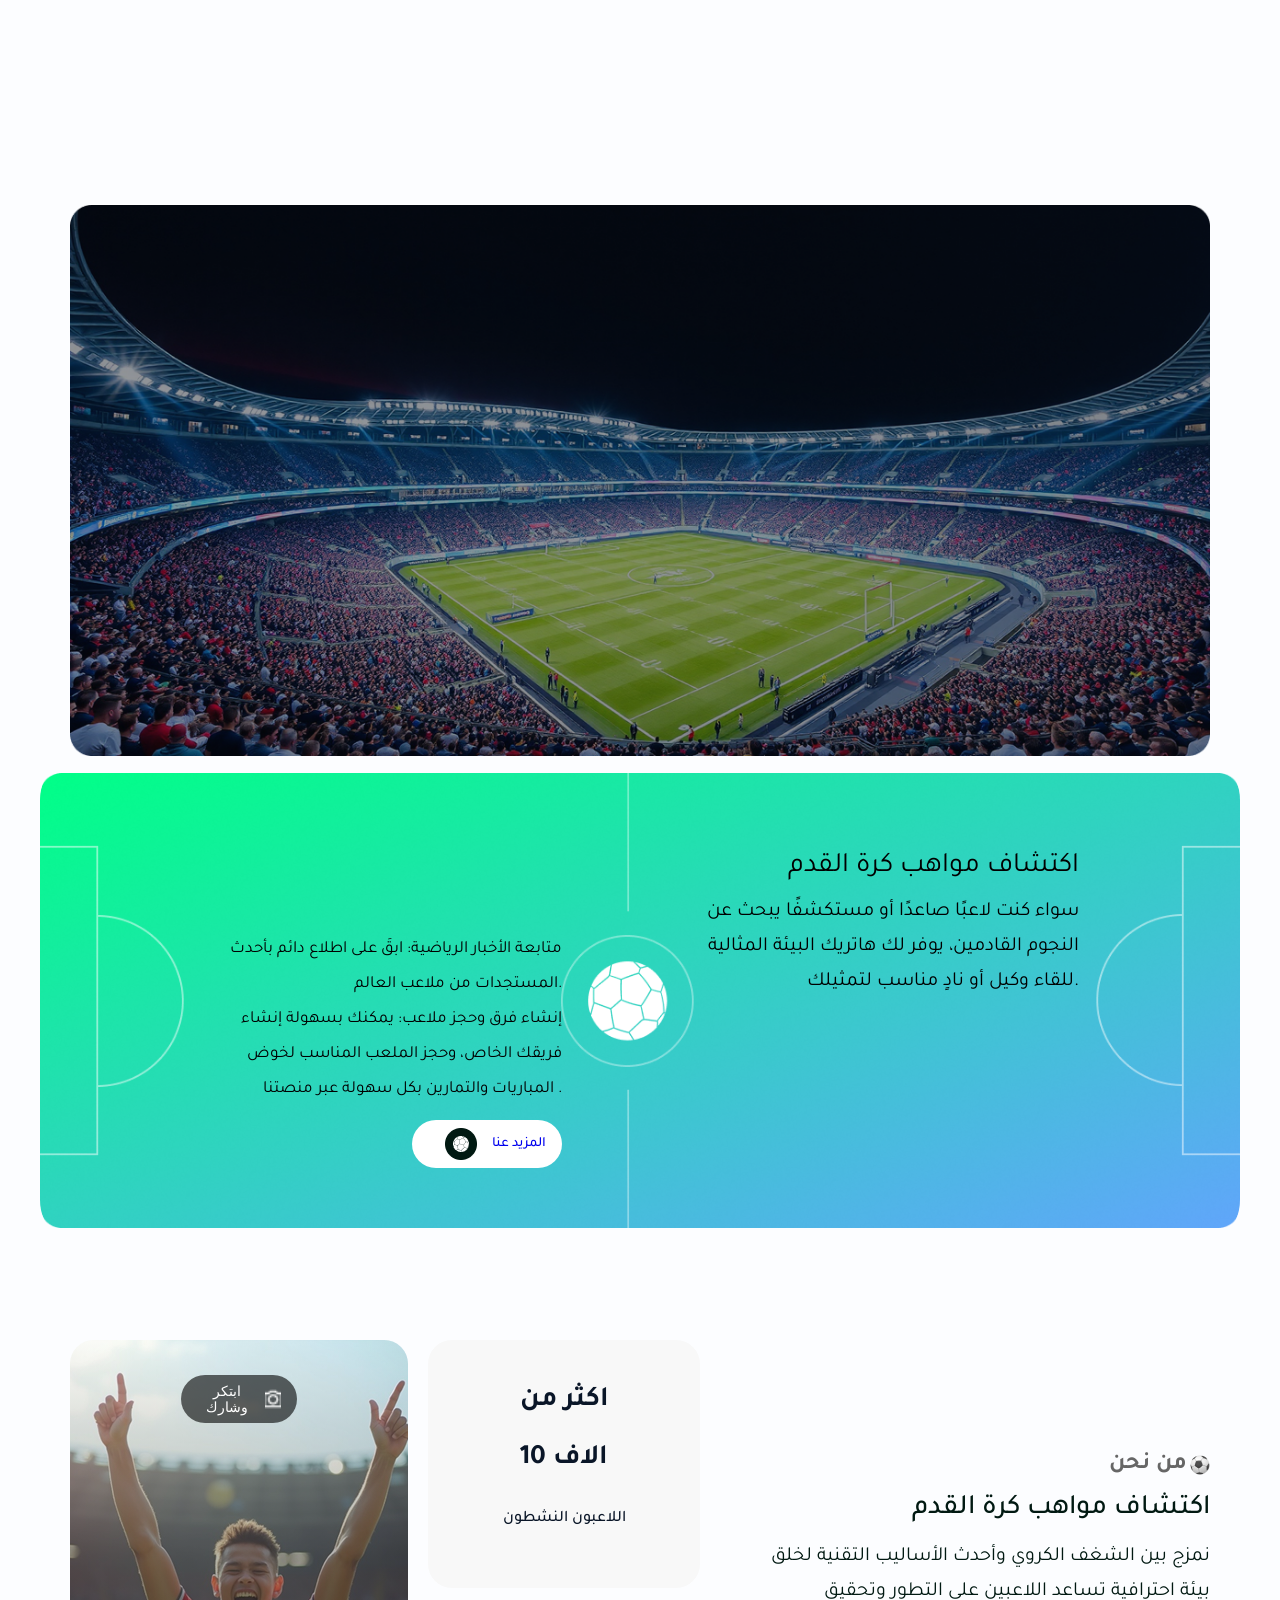
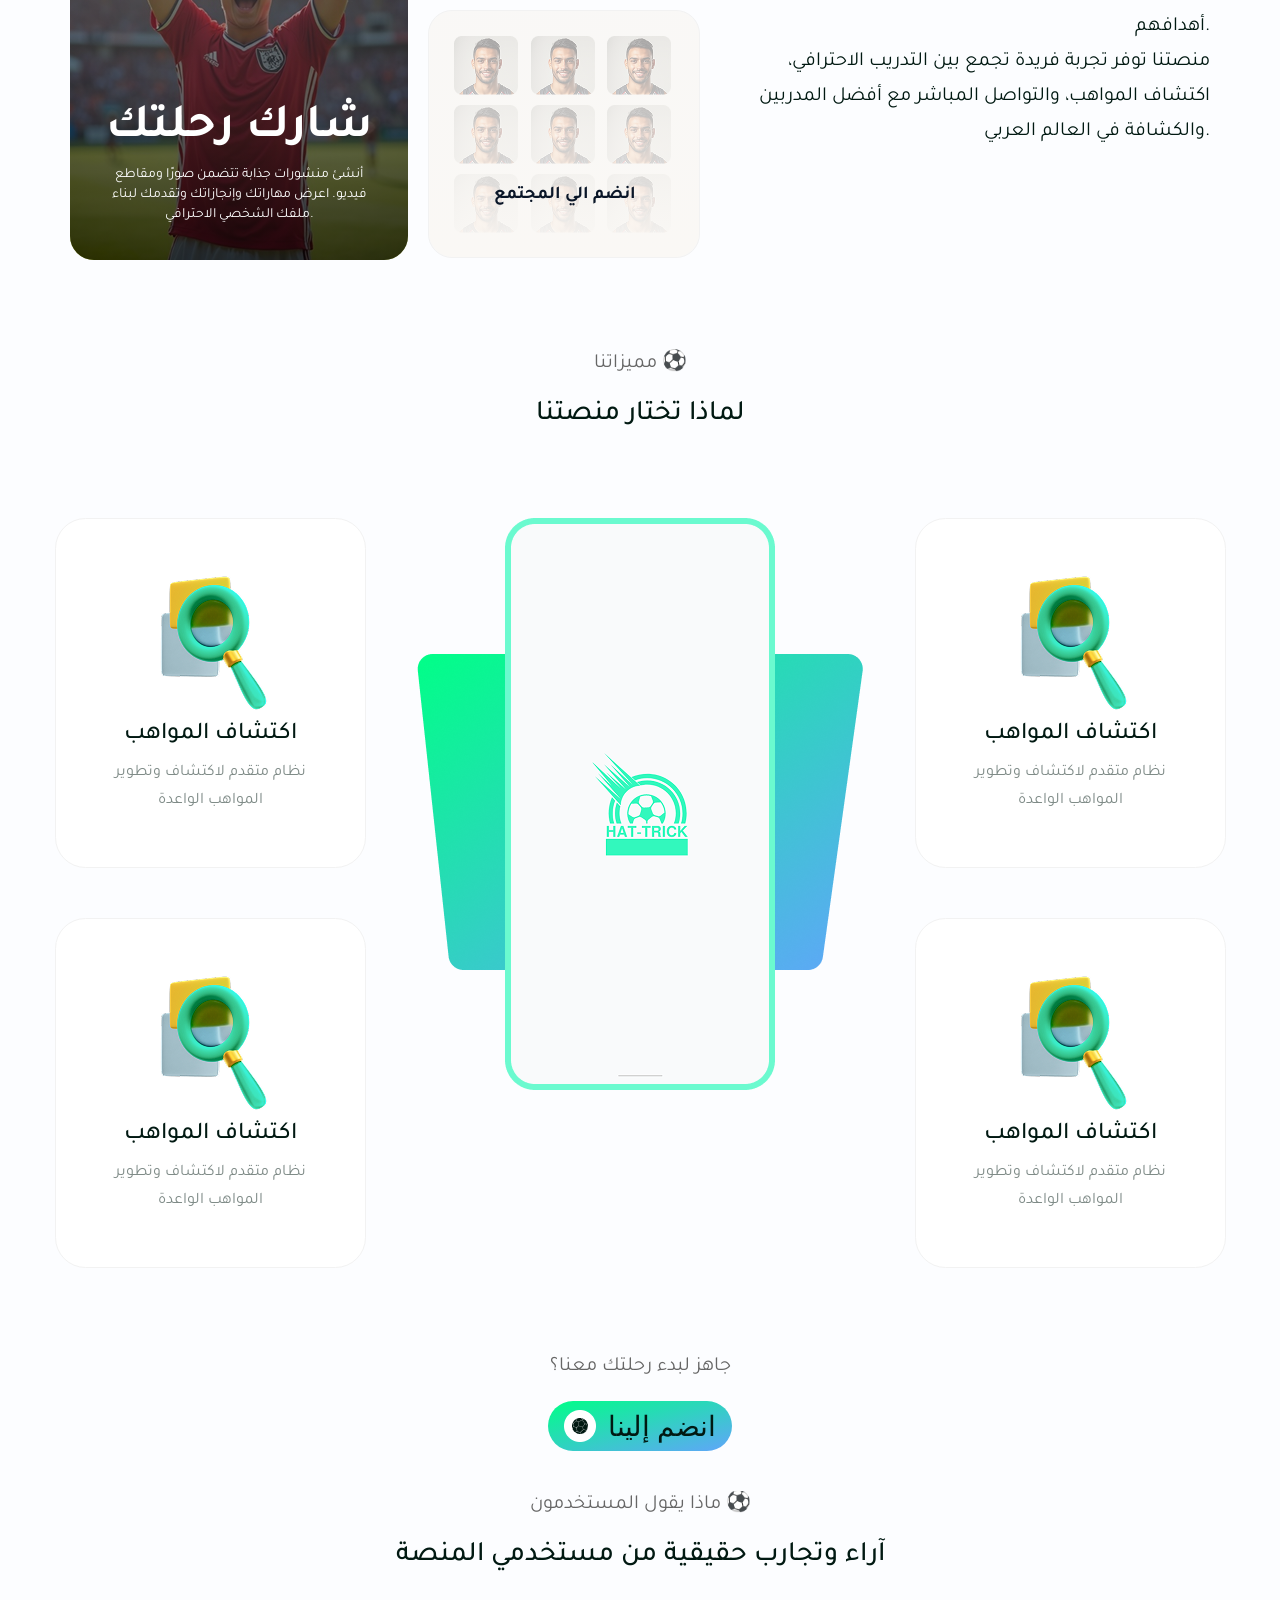
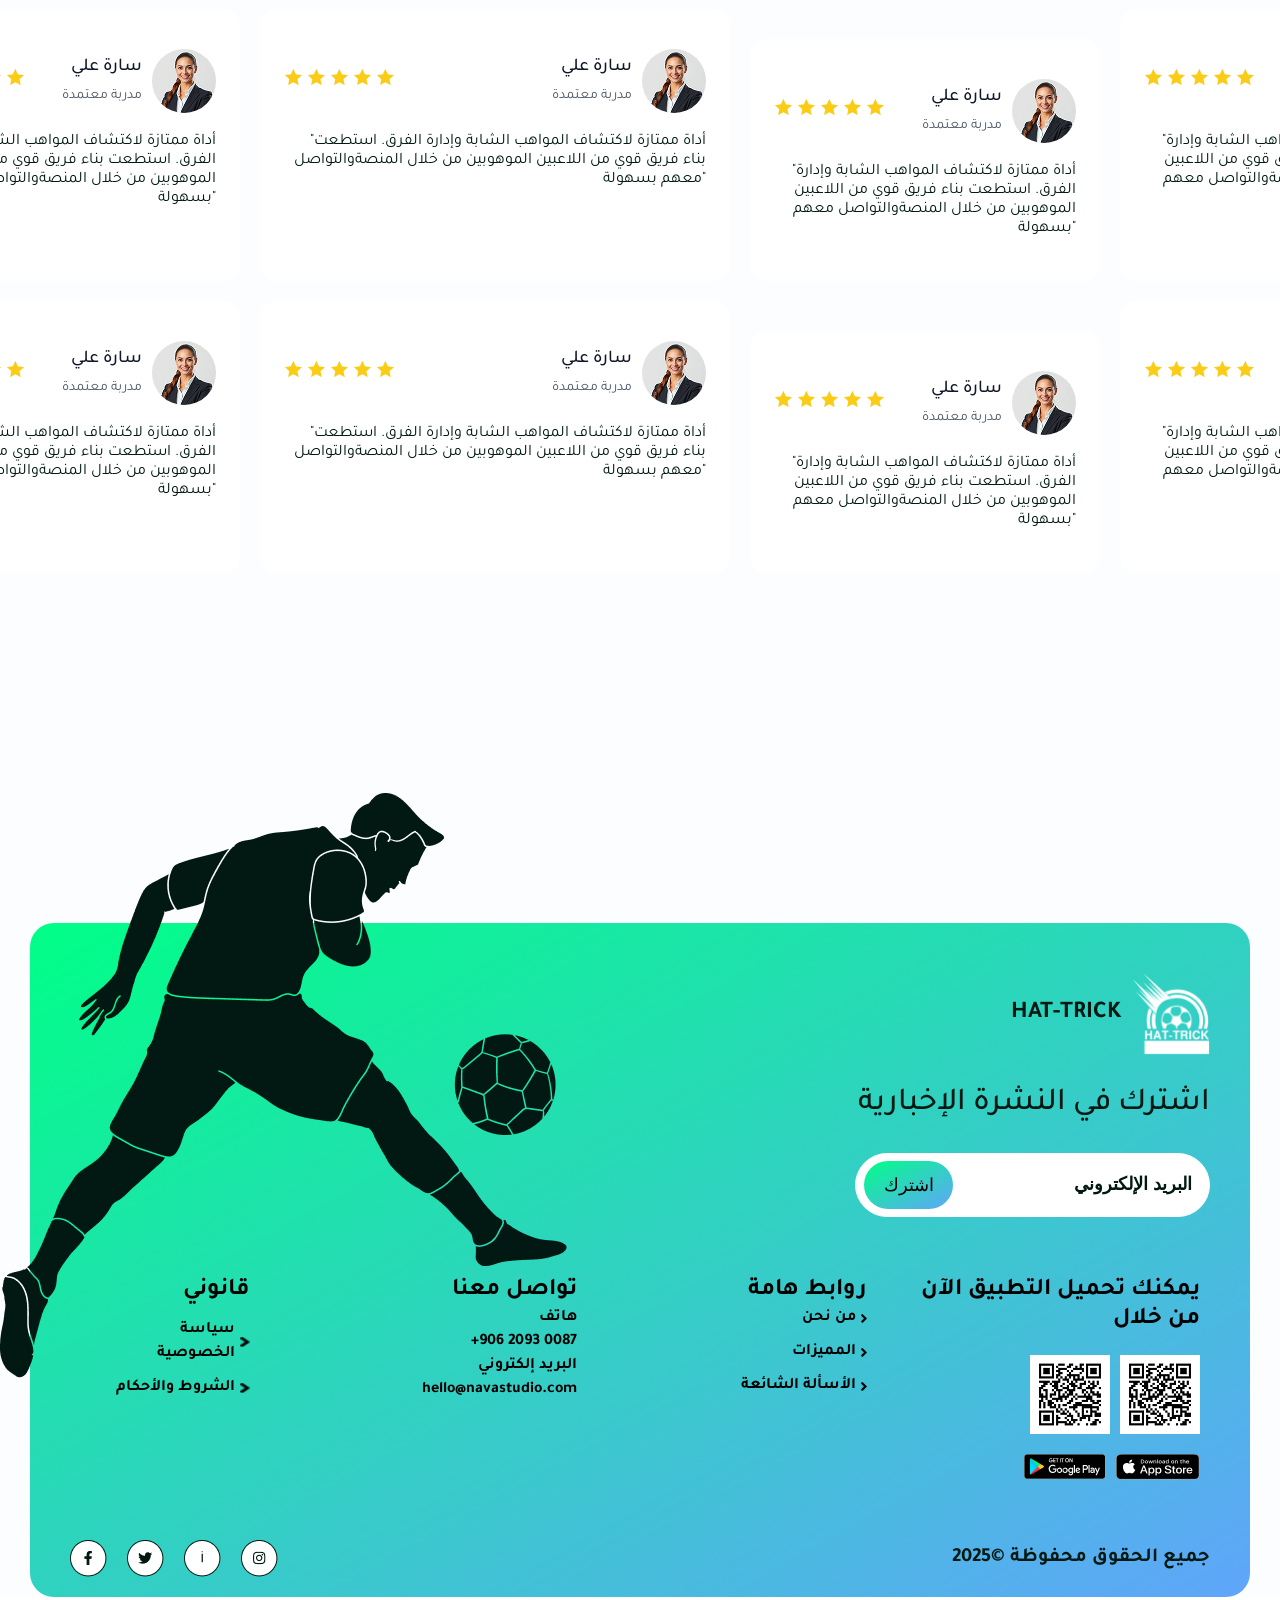
==== commit 92d5213d: "footer section" ====
--- a/index.html
+++ b/index.html
@@ -283,6 +283,87 @@
                 </div>
             </div>
         </section>
+        <footer><!-- footer -->
+            <div class="player-img">
+                <img src="imgs/player.png" alt="player">
+            </div>
+            <div class="content">
+                <div class="top">
+                    <div class="footer-logo">
+                        <p>HAT-TRICK</p>
+                        <img src="imgs/white-logo.png" alt="logo">
+                    </div>
+                    <p>اشترك في النشرة الإخبارية</p>
+                    <div class="subscribe-field">
+                        <button>اشترك</button>
+                        <input type="email" placeholder="البريد الإلكتروني">
+                    </div>
+                </div>
+                <div class="center">
+                    <div class="one">
+                        <h2>قانوني</h2>
+                        <div>
+                            <p> سياسة الخصوصية </p>
+                            <img src="imgs/Symbol.png" alt="Symbol">
+                        </div>
+                        <div>
+                            <p> الشروط والأحكام </p>
+                            <img src="imgs/Symbol.png" alt="Symbol">
+                        </div>
+                    </div>
+                    <div class="two">
+                        <h2>تواصل معنا</h2>
+                        <div>
+                            <p>هاتف</p>
+                            <p>+906 2093 0087</p>
+                        </div>
+                        <div>
+                            <p>البريد إلكتروني</p>
+                            <p>hello@navastudio.com</p>
+                        </div>
+                    </div>
+                    <div class="three">
+                        <h2>روابط هامة</h2>
+                        <div>
+                            <p>من نحن </p>
+                            <img src="imgs/Symbol.png" alt="Symbol">
+                        </div>
+                        <div>
+                            <p>المميزات </p>
+                            <img src="imgs/Symbol.png" alt="Symbol">
+                        </div>
+                        <div>
+                            <p>الأسألة الشائعة </p>
+                            <img src="imgs/Symbol.png" alt="Symbol">
+                        </div>
+                    </div>
+                    <div class="four">
+                        <h2>يمكنك تحميل التطبيق الآن من خلال</h2>
+                        <div>
+                            <img src="imgs/bar code.png" alt="bar code">
+                            <img src="imgs/bar code.png" alt="bar code">
+                        </div>
+                        <div>
+                            <img src="imgs/google store.png" alt="google store">
+                            <img src="imgs/apple store.png" alt="apple store">
+                        </div>
+                    </div>
+                </div>
+                <div class="bottom">
+                    <div class="media">
+                        <img src="imgs/facebook.png" alt="facebook">
+                        <img src="imgs/twitter.png" alt="twitter">
+                        <img src="imgs/linkedin.png" alt="linkedin">
+                        <img src="imgs/instgram.png" alt="instgram">
+                    </div>
+                    <div class="copyright">
+                        <p>جميع الحقوق محفوظة ©2025 </p>
+                    </div>
+                </div>
+            </div>
+            </div>
+
+        </footer>
 
     </main>
     <script src="js/main.js"></script>
--- a/css/style.css
+++ b/css/style.css
@@ -73,7 +73,7 @@
     width: 100%;
     height: 500px;
     border-radius: 50px;
-    margin-top: -200px;
+    margin-top: -250px;
 
 
     display: flex;
@@ -411,7 +411,7 @@
     font-size: 28px;
     line-height: 35px;
     text-align: center;
-
+    color: #011912;
 }
 
 .information .container {
@@ -593,8 +593,170 @@
 .testimonials .three,
 .testimonials .seven {
     margin-top: 30px;
-    /* padding-bottom: 20px;
-    padding-left :30px;
-    padding-right: 30px; */
-
+}
+
+/* ****************** footer ****************** */
+footer {
+    position: relative;
+    padding-top: 300px;
+    background-color: #FCFDFF;
+
+}
+footer .player-img{
+    position: absolute;
+    top: 220px;
+}
+footer .content {
+    background: linear-gradient(to right bottom, #00FF87, #60A5FA);
+    padding: 50px 40px 20px;
+    display: flex;
+    flex-direction: column;
+    margin: 50px 30px 20px 30px;
+    border-radius: 24px;
+}
+
+/* top*/
+footer .top {
+    display: flex;
+    flex-direction: column;
+    justify-content: flex-end;
+    align-items: flex-end;
+    gap: 30px;
+}
+
+footer .top .footer-logo {
+    display: flex;
+    justify-content: center;
+    align-items: center;
+    gap: 12px;
+}
+
+footer .top .footer-logo p {
+    font-weight: 700;
+    font-style: Bold;
+    font-size: 24px;
+    line-height: 32px;
+    color: #011912;
+}
+
+footer .top .footer-logo img {
+    width: 77px;
+    height: 82px;
+}
+
+footer .top p {
+    font-weight: 500;
+    font-style: Medium;
+    font-size: 32px;
+    color: #011912;
+}
+
+footer .subscribe-field {
+    width: 355px;
+    height: 64px;
+    display: flex;
+    justify-content: space-between;
+    align-items: center;
+    border-radius: 50px;
+    border: 1px solid white;
+    background-color: white;
+    padding: 8px;
+}
+
+footer .subscribe-field input {
+    width: 250px;
+    border-radius: 50px;
+    border: 1px solid white;
+    background-color: white;
+    padding: 8px;
+}
+
+footer .subscribe-field input::placeholder {
+    font-weight: 600;
+    font-style: Medium;
+    font-size: 18px;
+    line-height: 14px;
+    text-align: center;
+    color: #011912;
+    text-align: right;
+}
+
+footer .subscribe-field button {
+    width: 90px;
+    height: 48px;
+    padding: 10px;
+    font-size: 18px;
+    font-style: Regular;
+    font-weight: 400px;
+    border-radius: 100px;
+    background: linear-gradient(to right bottom, #00FF87, #60A5FA);
+    border: none;
+}
+
+/* center*/
+footer .center {
+    padding: 60px 30px;
+    border-radius: 10px;
+    display: grid;
+    grid-template-columns: minmax(150px, 1fr) minmax(307px, .8fr) minmax(270px, 1fr) minmax(313px, 1fr);
+    gap: 20px;
+    text-align: right;
+}
+
+footer .center .one div,
+footer .center .three div {
+    display: flex;
+    gap: 5px;
+    justify-content: flex-end;
+    align-items: center;
+    padding-bottom: 10px;
+}
+
+footer .center .one div img {
+    width: 10px;
+    height: 10px;
+}
+
+footer .center p {
+    font-weight: 600;
+    font-style: Regular;
+    font-size: 16px;
+    line-height: 24px;
+}
+
+footer .center .one h2 {
+    padding-bottom: 12px;
+}
+
+footer .center .four {
+    display: flex;
+    flex-direction: column;
+    gap: 20px;
+}
+
+footer .center .four div {
+    display: flex;
+    gap: 10px;
+    justify-content: flex-end;
+}
+/*bottom*/
+footer .bottom {
+    display: flex;
+    justify-content: space-between;
+    align-items: center;
+}
+
+footer .bottom .media {
+    display: flex;
+    gap: 20px;
+    align-items: center;
+    justify-content: space-between;
+}
+
+footer .bottom .copyright p {
+    font-weight: 600;
+    font-size: 20px;
+    line-height: 21px;
+    text-align: right;
+    color: #011912;
 }
--- a/css/responsive.css
+++ b/css/responsive.css
@@ -5,7 +5,6 @@
 
     .bottom-container {
         padding: 0;
-
     }
 
     .top-ground {
@@ -17,15 +16,11 @@
         padding: 0;
     }
 
-    .container {
-        margin: 5px;
-    }
-
     .bottom-ground {
         background-image: url(../imgs/bottom-ground-res.png);
         background-size: cover;
         background-position: center;
-        margin-top: -60px;
+        margin-top: -70px;
         padding: 0;
         border-radius: 25px;
     }
@@ -84,7 +79,7 @@
 
     .information .container {
         grid-template-columns: repeat(4, 1fr);
-        grid-template-rows: repeat(2, 1fr);
+        grid-template-rows: auto auto;
         gap: 10px;
         margin: 0 auto;
     }
@@ -127,24 +122,78 @@
         padding-bottom: 12px;
         padding-top: 12px;
     }
+
     /* ******************  testimonials section ******************  */
 
-    .testimonials{
-        overflow:hidden;
+    .testimonials {
+        overflow: hidden;
+        padding: 40px;
+        margin: 0 auto;
     }
 
-    .testimonials .container{
-        display:flex;
-        gap:16px;
-        transform:translateX(125px);
+    .testimonials .heading p {
+        font-size: 18px;
+        width: 341px;
     }
 
-    .testimonials .box{
-        width:90vw;
-        flex-shrink:0;
+    .testimonials .container {
+        display: flex;
+        gap: 16px;
+        transform: translateX(90px);
     }
-.testimonials .box .top {
-gap: 5px;
+
+    .testimonials .box {
+        width: 90vw;
+        flex-shrink: 0;
+    }
+
+    .testimonials .box .top {
+        gap: 5px;
+    }
+
+    /* ******************  footer ******************  */
+   footer .player-img{
+    top: 185px;
+   }
+    footer .player-img img{
+        width: 268px;
+        height: 276px;
+    }
+    footer .center {
+        grid-template-columns: repeat(2, 1fr);
+        grid-template-rows: repeat(2, 1fr);
+        padding: 60px 0 60px;
+        gap: 30px;
+    }
+
+    footer .center>div {
+        height: 202px;
+        max-width: 157px;
+    }
+
+    footer .content {
+        margin: 0 0 20px 0;
+        padding: 120px 20px 60px;
+    }
+
+    footer .top p {
+        font-size: 24px;
+    }
+
+    footer .subscribe-field {
+        width: 320px;
+    }
+footer .center p {
+    font-weight: 400;
 }
+    footer .center .four h2 {
+        font-size: 16px;
+    }
+
+    footer .bottom {
+        flex-direction: column;
+        justify-content: center;
+        gap: 10px;
+    }
 
 }
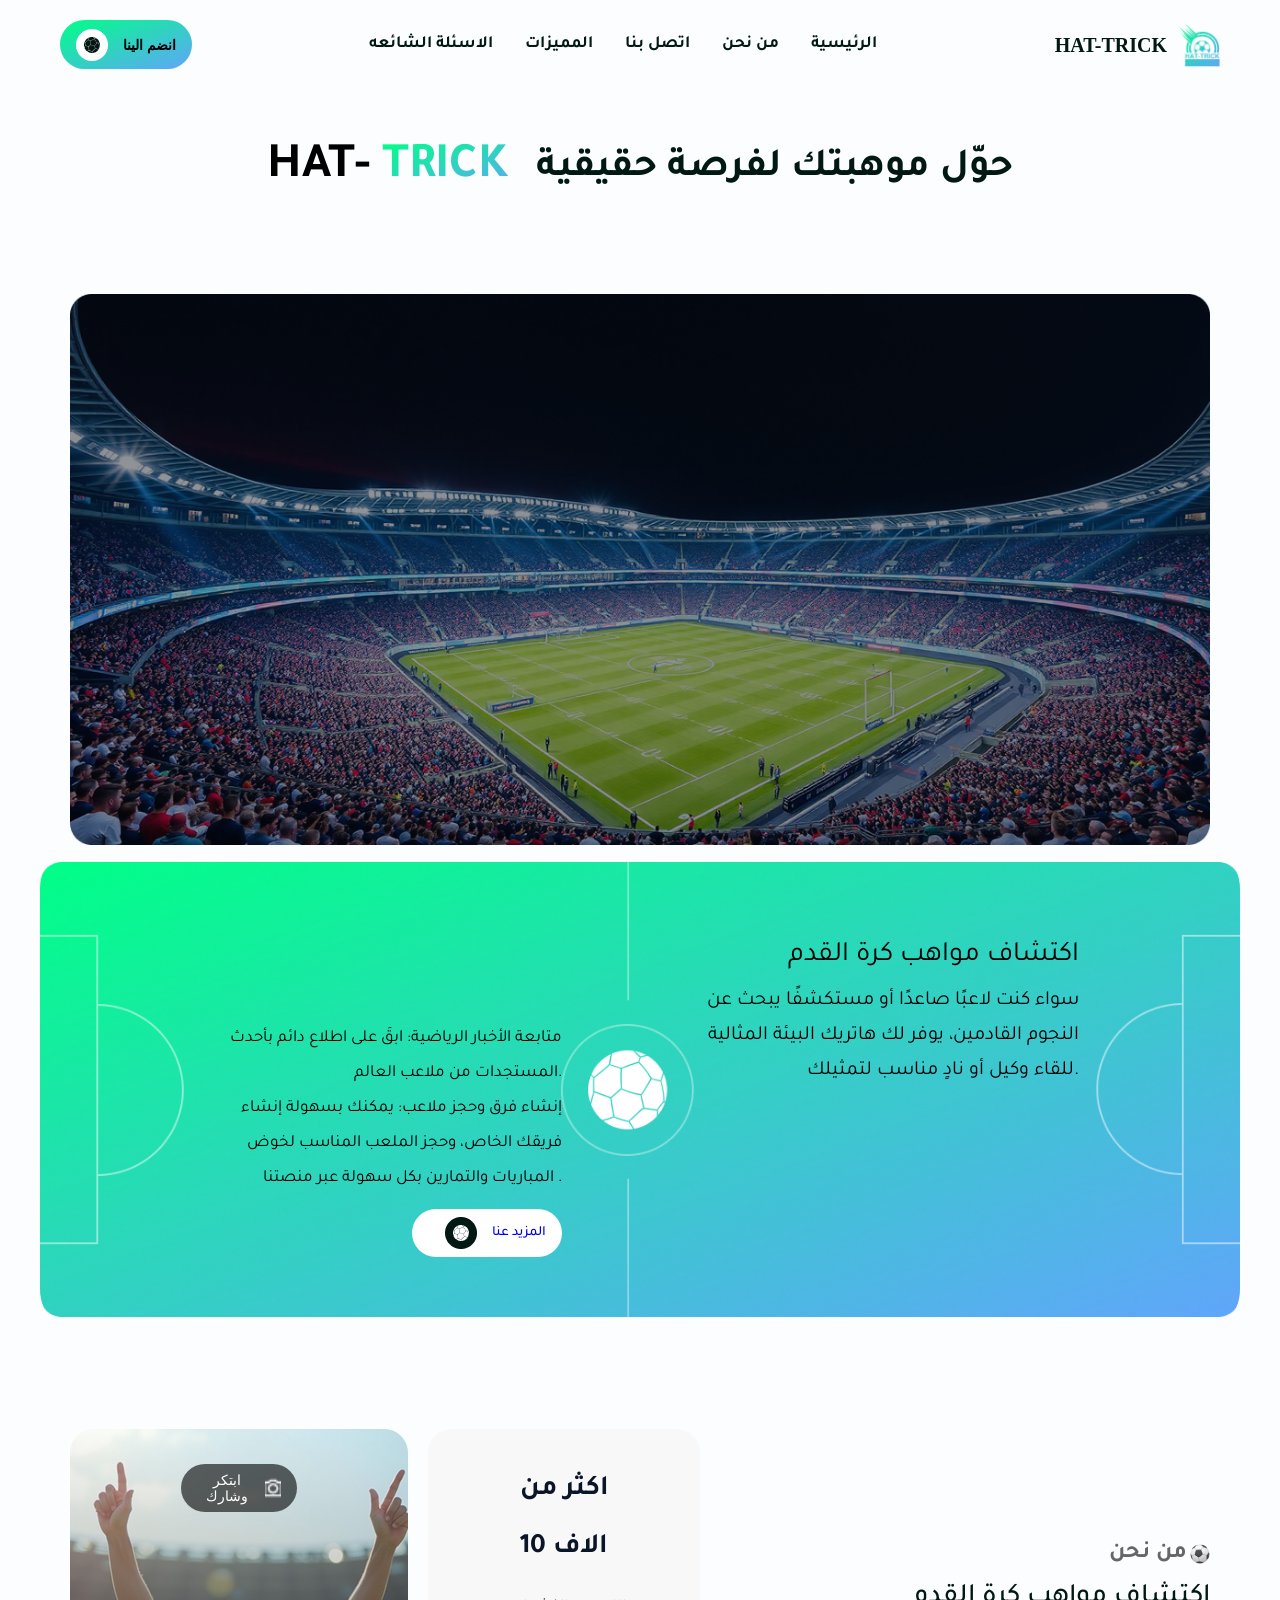
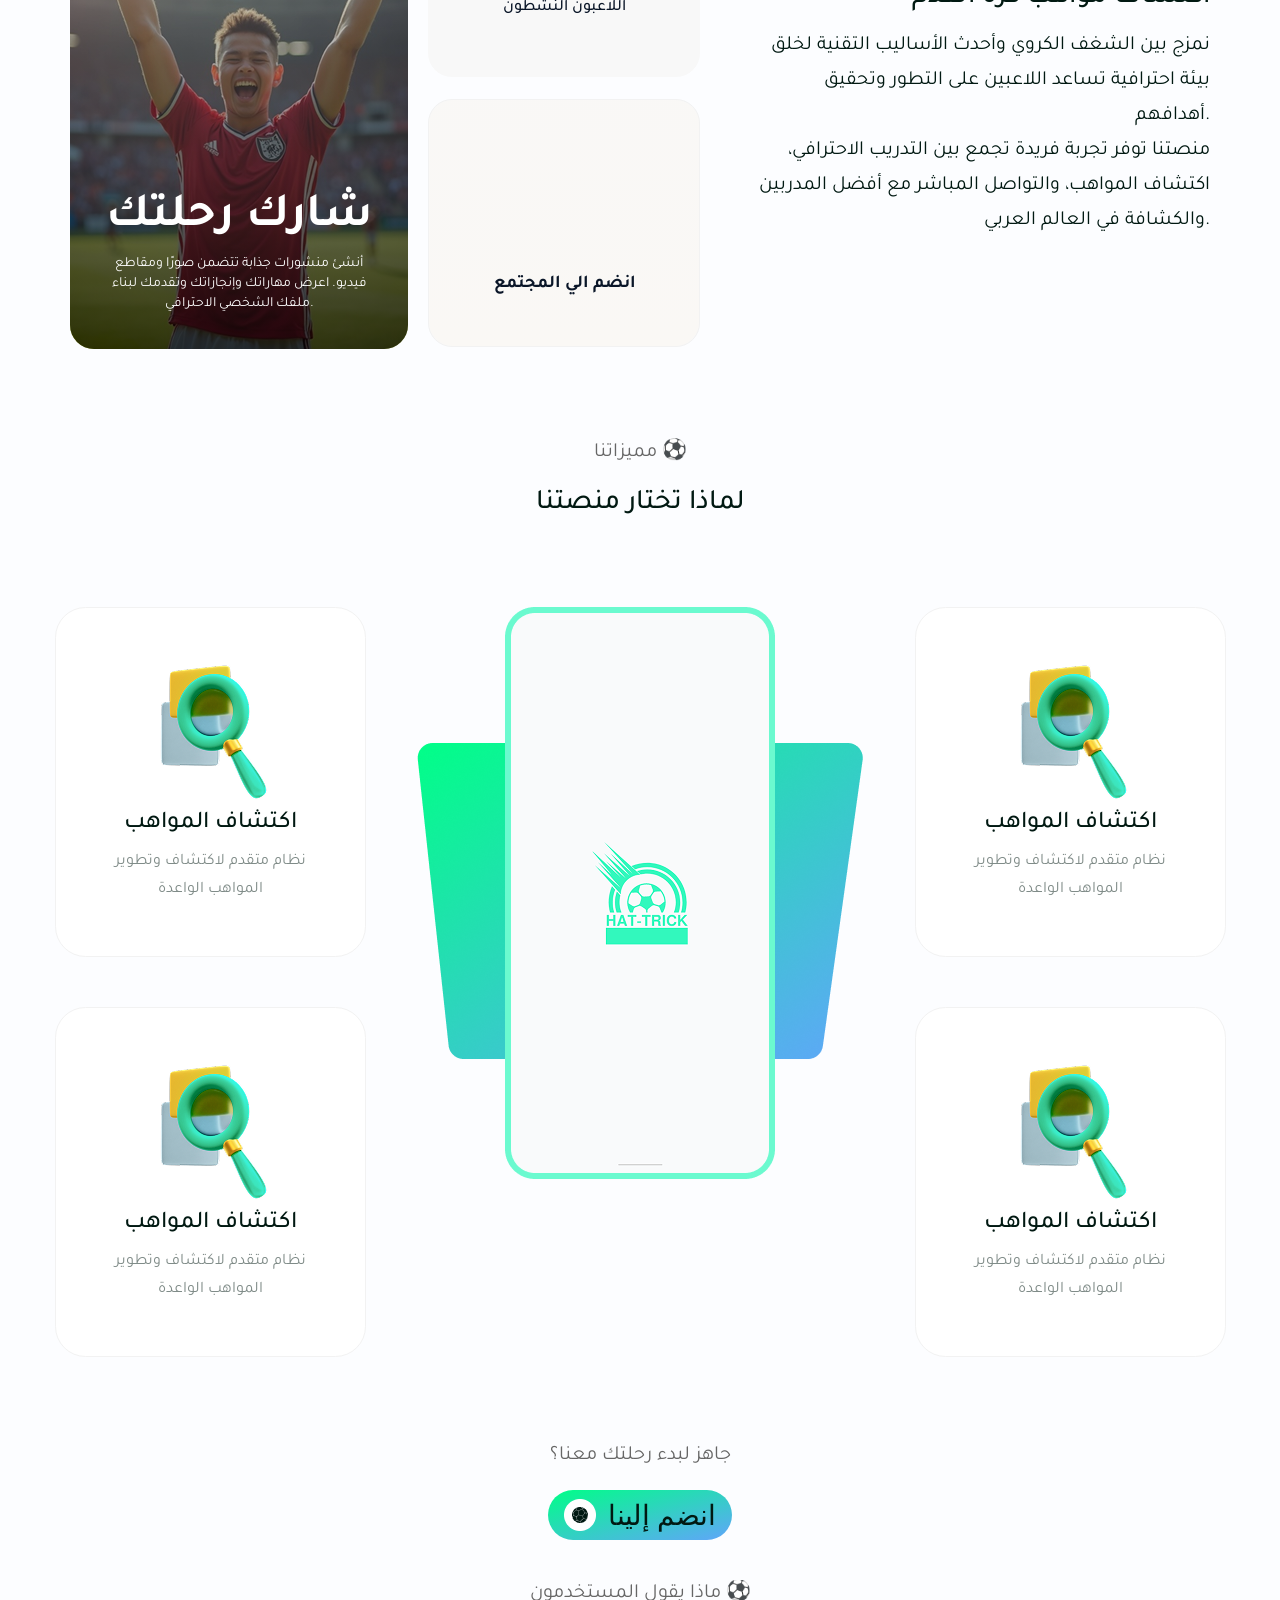
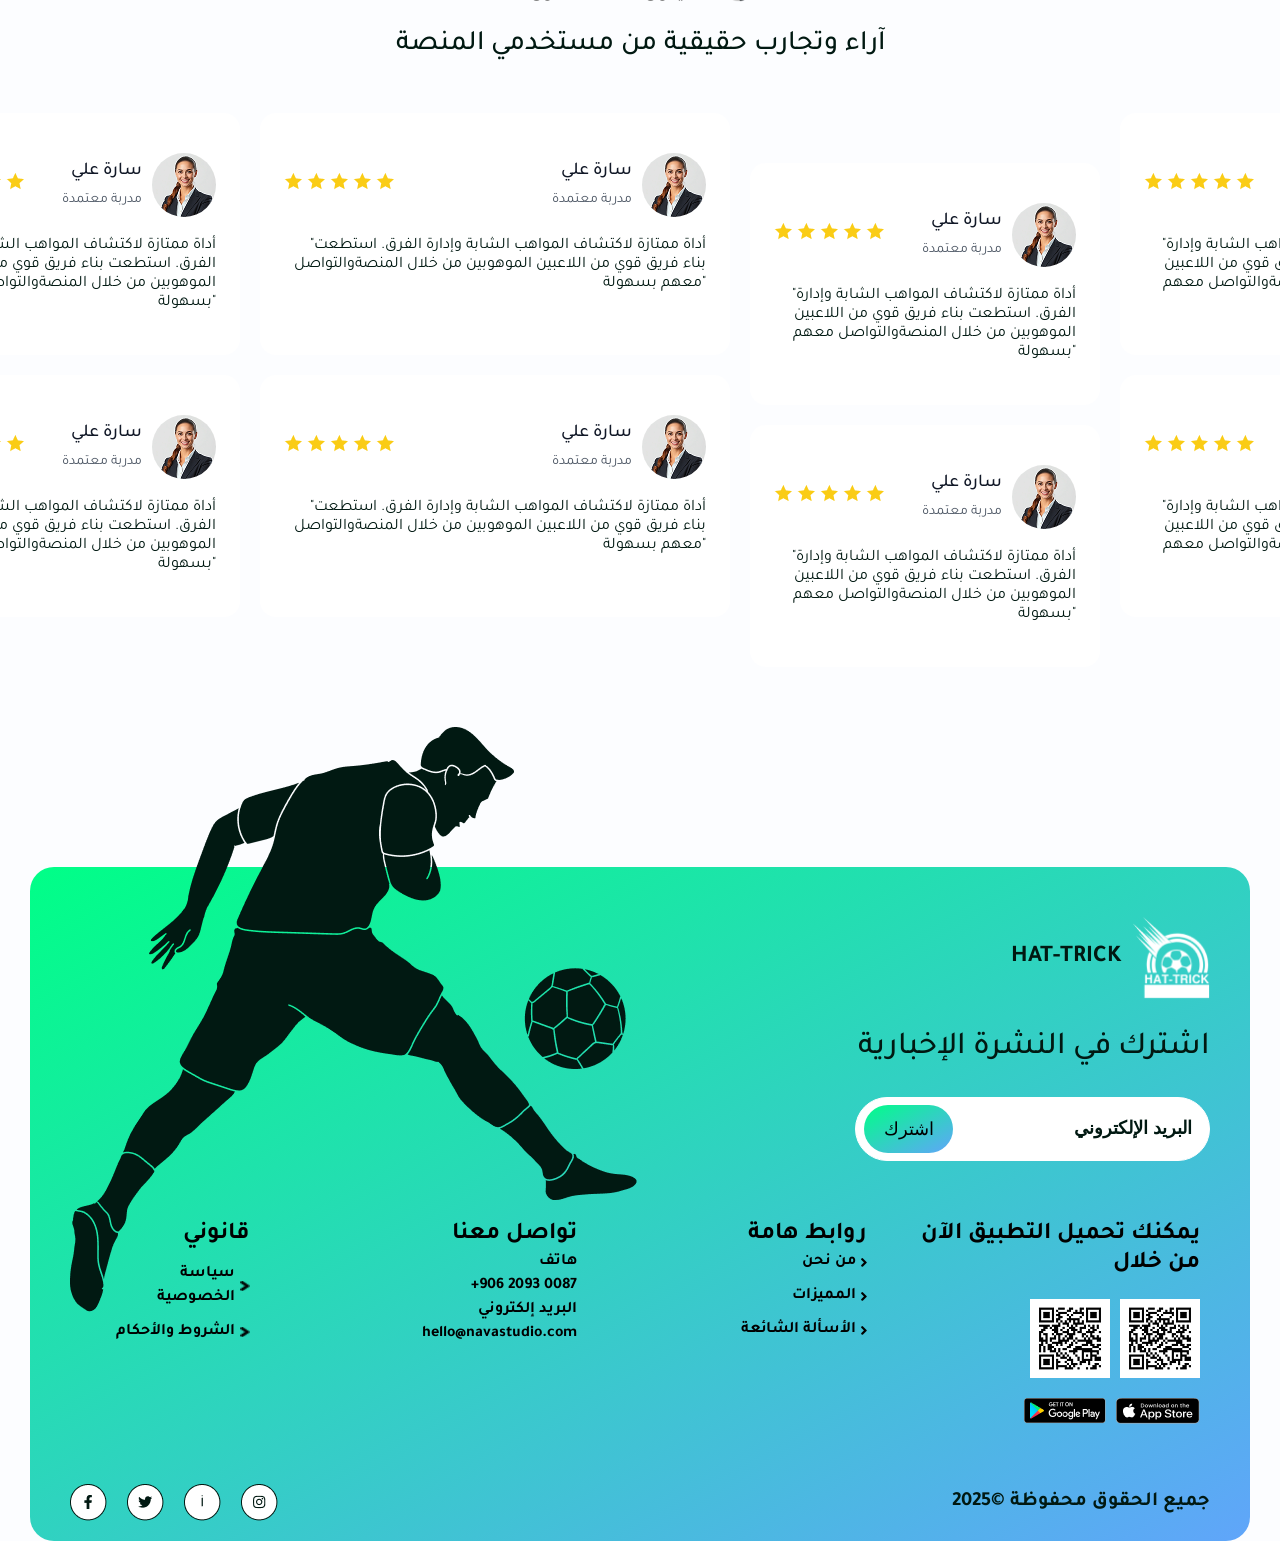
==== commit 4bd6ac7f: "header" ====
--- a/index.html
+++ b/index.html
@@ -5,6 +5,8 @@
     <meta charset="UTF-8">
     <meta name="viewport" content="width=device-width, initial-scale=1.0">
     <title>HatTrick</title>
+    <!-- fontawesome lib -->
+    <link rel="stylesheet" href="https://cdnjs.cloudflare.com/ajax/libs/font-awesome/6.7.2/css/all.min.css">
     <link rel="stylesheet" href="css/style.css">
     <link rel="stylesheet" href="css/responsive.css">
 </head>
@@ -12,12 +14,39 @@
 <body>
     <!-- header-->
     <header>
-
+        <div class="menuebar" id="menuebar">
+            <i class="fa-solid fa-bars"></i>
+        </div>
+        <div class="login"><!-- login button-->
+            <img src="imgs/black ball.png" alt="blackball">
+            <button>انضم الينا</button>
+        </div>
+
+        <nav><!-- navigation-->
+            <ul>
+                <li> <a href="#testimonials">الاسئلة الشائعه</a> </li>
+                <li> <a href="#information">المميزات</a></li>
+                <li> <a href="#footer">اتصل بنا </a></li>
+                <li> <a href="#aboutUs">من نحن </a></li>
+                <li><a href="#">الرئيسية</a></li>
+            </ul>
+            <div class="closebar"><!-- closebar -->
+                <i class="fa-solid fa-xmark"></i>
+            </div>
+        </nav>
+        <div class="logo"><!--logo-->
+            <h3>HAT-TRICK</h3>
+            <img src="imgs/logo.png" alt="logo">
+        </div>
     </header>
     <!-- main coding-->
     <main>
-        <section> <!--top ground section-->
+        <section class="main-section"> <!--top ground section-->
             <div class="container">
+                <div class="heading">
+                    <h1>hat- <span>trick</span></h1>
+                    <h2>حوّل موهبتك لفرصة حقيقية</h2>
+                </div>
                 <div class="top-ground"></div>
             </div>
         </section>
@@ -42,7 +71,7 @@
                 </div>
             </div>
         </section>
-        <section class="about-us"><!-- about-us section -->
+        <section class="about-us" id="aboutUs"><!-- about-us section -->
             <div class="container">
                 <div class="left">
                     <div class="one">
@@ -85,7 +114,7 @@
                 </div>
             </div>
         </section>
-        <section class="information"><!-- information section-->
+        <section class="information" id="information"><!-- information section-->
             <div class="heading">
                 <h4>مميزاتنا ⚽ </h4>
                 <p>لماذا تختار منصتنا</p>
@@ -123,7 +152,7 @@
                 </button>
             </div>
         </section>
-        <section class="testimonials"><!-- testimonials section-->
+        <section class="testimonials" id="testimonials"><!-- testimonials section-->
             <div class="heading">
                 <h4>ماذا يقول المستخدمون ⚽ </h4>
                 <p>آراء وتجارب حقيقية من مستخدمي المنصة</p>
@@ -283,7 +312,7 @@
                 </div>
             </div>
         </section>
-        <footer><!-- footer -->
+        <footer id="footer"><!-- footer -->
             <div class="player-img">
                 <img src="imgs/player.png" alt="player">
             </div>
--- a/css/style.css
+++ b/css/style.css
@@ -35,6 +35,10 @@
     text-decoration: none;
 }
 
+li {
+    list-style: none;
+}
+
 /* GENERAL CLASSESS*/
 
 .container {
@@ -50,10 +54,120 @@
 }
 
 /* Start Styling*/
-/* ****************** Main Section ****************** */
+/* ****************** header ****************** */
+header {
+    display: flex;
+    justify-content: space-between;
+    align-items: center;
+    padding: 20px 60px;
+    background-color: #FCFDFF;
+}
+
+header .menuebar {
+    font-size: 35px;
+    color: #666666;
+    display: none;
+}
+
+header .login {
+    width: 132px;
+    height: 49px;
+    display: flex;
+    align-items: center;
+    justify-content: space-between;
+    gap: 12px;
+    padding: 8px 16px;
+    border-radius: 50px;
+    border-width: 1px;
+    background: linear-gradient(to right bottom, #00FF87, #60A5FA);
+}
+
+header .login button {
+    font-weight: 600;
+    font-style: Medium;
+    font-size: 14px;
+    border: none;
+    background-color: transparent;
+}
+
+header nav ul {
+    display: flex;
+    align-items: center;
+    justify-content: space-between;
+    gap: 32px;
+}
+
+header nav a {
+    font-weight: 600;
+    font-style: Regular;
+    font-size: 17px;
+    color: #011912;
+}
+
+header nav .closebar {
+    color: #666666;
+    display: none;
+    font-size: 30px;
+}
+
+header .logo {
+    display: flex;
+    align-items: center;
+    justify-content: space-between;
+    gap: 12px;
+}
+
+header .logo h3 {
+    font-family: Segoe UI;
+    font-weight: 700;
+    font-style: Bold;
+    font-size: 20px;
+    line-height: 32px;
+    color: #011912;
+}
+
+header .logo img {
+    width: 41px;
+    height: 44px;
+}
+
 /* ****************** top-ground ****************** */
+
+.main-section .heading {
+    display: flex;
+    justify-content: center;
+    align-items: center;
+    gap: 28.8px;
+    height: auto;
+    margin-bottom: -60px;
+
+}
+
+.main-section .heading h2 {
+    font-weight: 700;
+    font-style: Bold;
+    font-size: 40px;
+    color: #011912;
+    margin: 0;
+}
+
+.main-section .heading h1 {
+    font-weight: 700;
+    font-style: Bold;
+    font-size: 50px;
+    text-transform: uppercase;
+    margin: 0;
+
+}
+
+.main-section .heading h1 span {
+    background: linear-gradient(to right bottom, #00FF87, #60A5FA);
+    background-clip: text;
+    -webkit-text-fill-color: transparent;
+}
+
 .top-ground {
-    padding: 10px 20px;
+    /* padding: 10px 20px; */
     background-image: url(../imgs/top-ground.png);
     background-repeat: no-repeat;
     background-position: center;
@@ -517,7 +631,7 @@
         minmax(350px, 1fr) minmax(470px, 1.2fr) minmax(350px, .8fr) minmax(350px, 1fr);
     gap: 20px;
     margin: 0;
-    padding-top: 35px;
+    padding: 50px 0;
     width: calc(100% + 200px);
     margin-left: -110px;
 }
@@ -592,20 +706,23 @@
 
 .testimonials .three,
 .testimonials .seven {
-    margin-top: 30px;
+    transform: translateY(50px);
 }
 
 /* ****************** footer ****************** */
 footer {
     position: relative;
-    padding-top: 300px;
+    padding-top: 150px;
     background-color: #FCFDFF;
 
 }
-footer .player-img{
+
+footer .player-img {
     position: absolute;
-    top: 220px;
-}
+    top: 60px;
+    left: 70px;
+}
+
 footer .content {
     background: linear-gradient(to right bottom, #00FF87, #60A5FA);
     padding: 50px 40px 20px;
@@ -739,6 +856,7 @@
     gap: 10px;
     justify-content: flex-end;
 }
+
 /*bottom*/
 footer .bottom {
     display: flex;
--- a/css/responsive.css
+++ b/css/responsive.css
@@ -1,10 +1,57 @@
 @media screen and (max-width: 768px) {
+
     .container {
         margin: 0;
     }
 
+    /* ****************** top-ground ****************** */
+    header {
+        padding: 20px;
+        border-bottom: 1px solid #F2F2F2;
+        background-color: white;
+
+    }
+
+    header .menuebar {
+        display: block;
+    }
+
+    header .login {
+        display: none;
+
+    }
+
+    header nav .closebar {
+        display: block;
+    }
+
+    header nav {
+        display: none;
+    }
+
     .bottom-container {
         padding: 0;
+    }
+
+    .main-section .heading {
+        flex-direction: column;
+        margin-bottom: 0;
+        gap: 0;
+    margin-top: -20px;
+    margin-bottom: 15px;
+
+
+    }
+
+    .main-section .heading h1,
+    .main-section .heading h2 {
+        font-size: 24px;
+        text-align: center;
+    }
+
+    .main-section .heading h2 {
+        font-size: 23px;
+
     }
 
     .top-ground {
@@ -131,6 +178,11 @@
         margin: 0 auto;
     }
 
+    .testimonials .container {
+        padding-bottom: 0;
+
+    }
+
     .testimonials .heading p {
         font-size: 18px;
         width: 341px;
@@ -151,14 +203,31 @@
         gap: 5px;
     }
 
+    .testimonials .three,
+    .testimonials .seven {
+        transform: translateY(0);
+    }
+
     /* ******************  footer ******************  */
-   footer .player-img{
-    top: 185px;
-   }
-    footer .player-img img{
+    footer {
+        padding-top: 110px;
+    }
+
+    footer .player-img {
+        top: 185px;
+    }
+
+    footer .player-img {
+        top: 0;
+        left: 0;
+    }
+
+    footer .player-img img {
         width: 268px;
         height: 276px;
-    }
+
+    }
+
     footer .center {
         grid-template-columns: repeat(2, 1fr);
         grid-template-rows: repeat(2, 1fr);
@@ -172,7 +241,7 @@
     }
 
     footer .content {
-        margin: 0 0 20px 0;
+        margin: 0 0 40px 0;
         padding: 120px 20px 60px;
     }
 
@@ -183,9 +252,11 @@
     footer .subscribe-field {
         width: 320px;
     }
-footer .center p {
-    font-weight: 400;
-}
+
+    footer .center p {
+        font-weight: 400;
+    }
+
     footer .center .four h2 {
         font-size: 16px;
     }
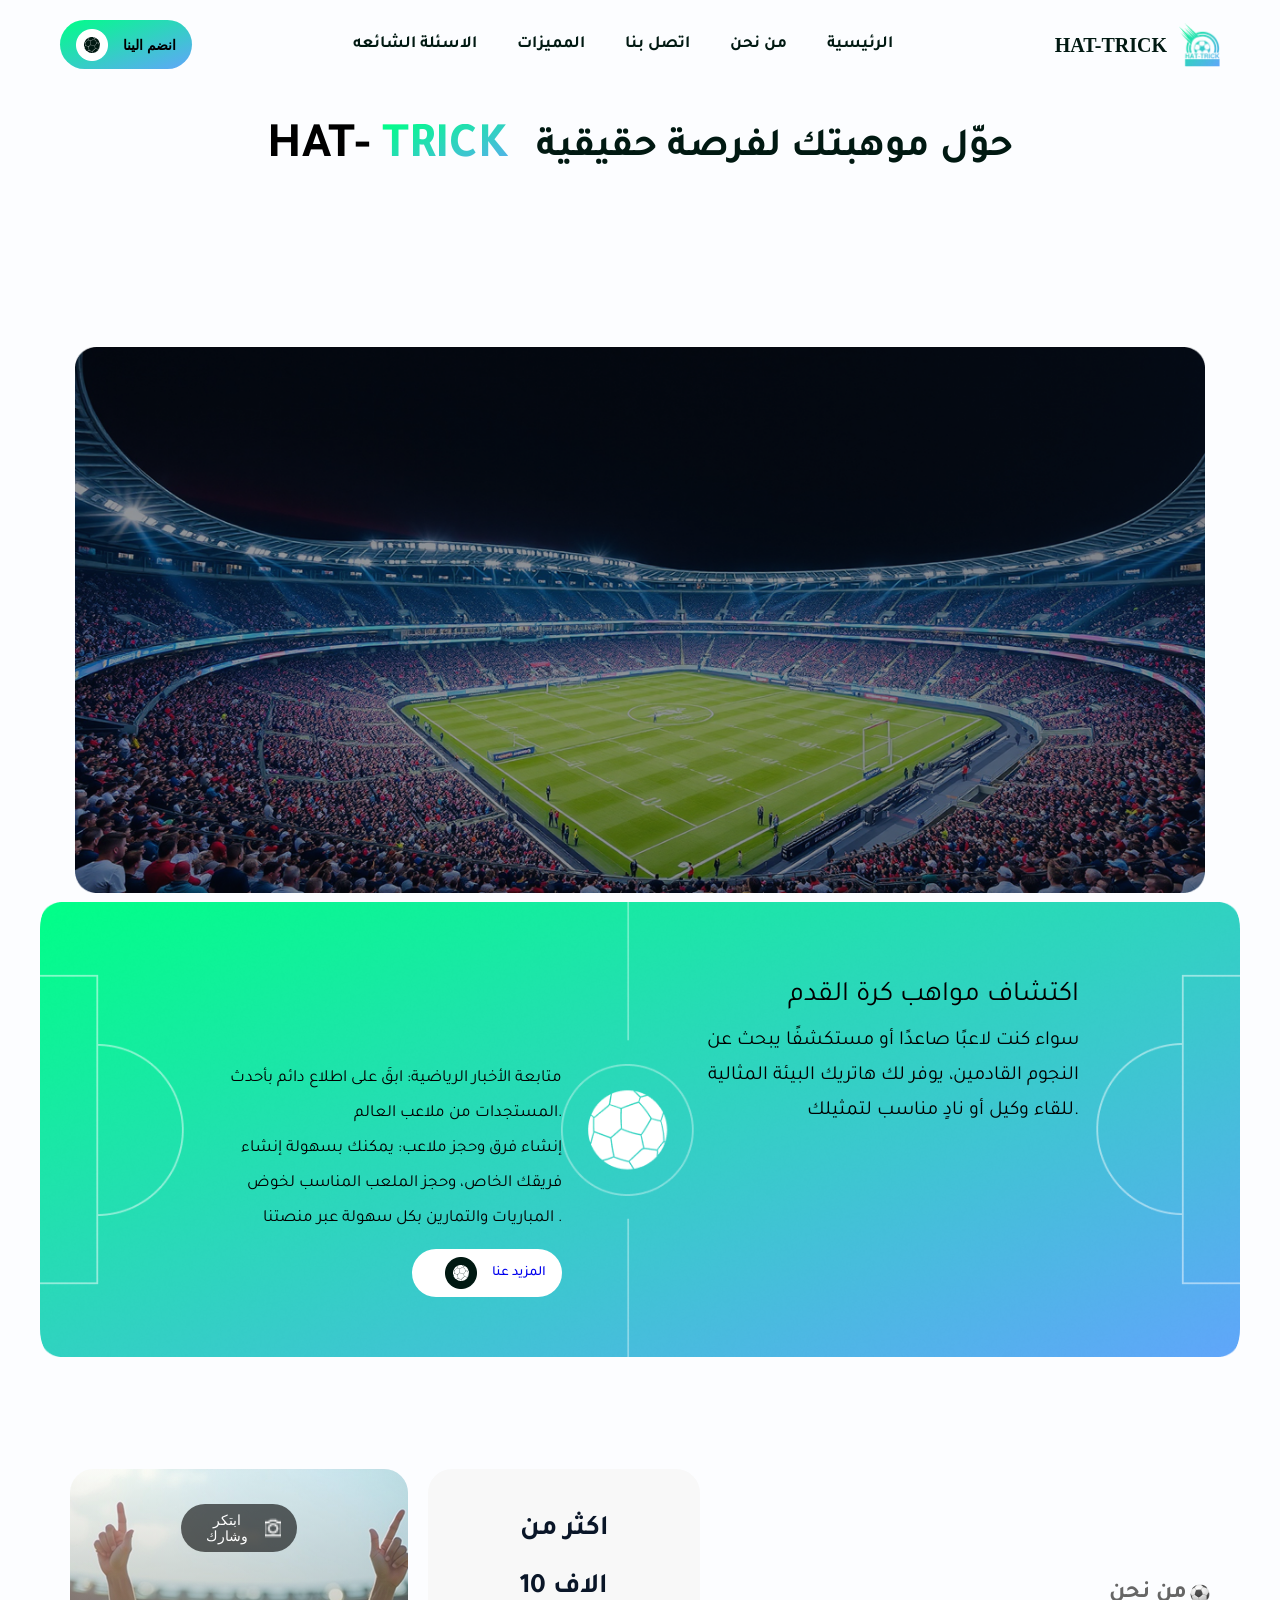
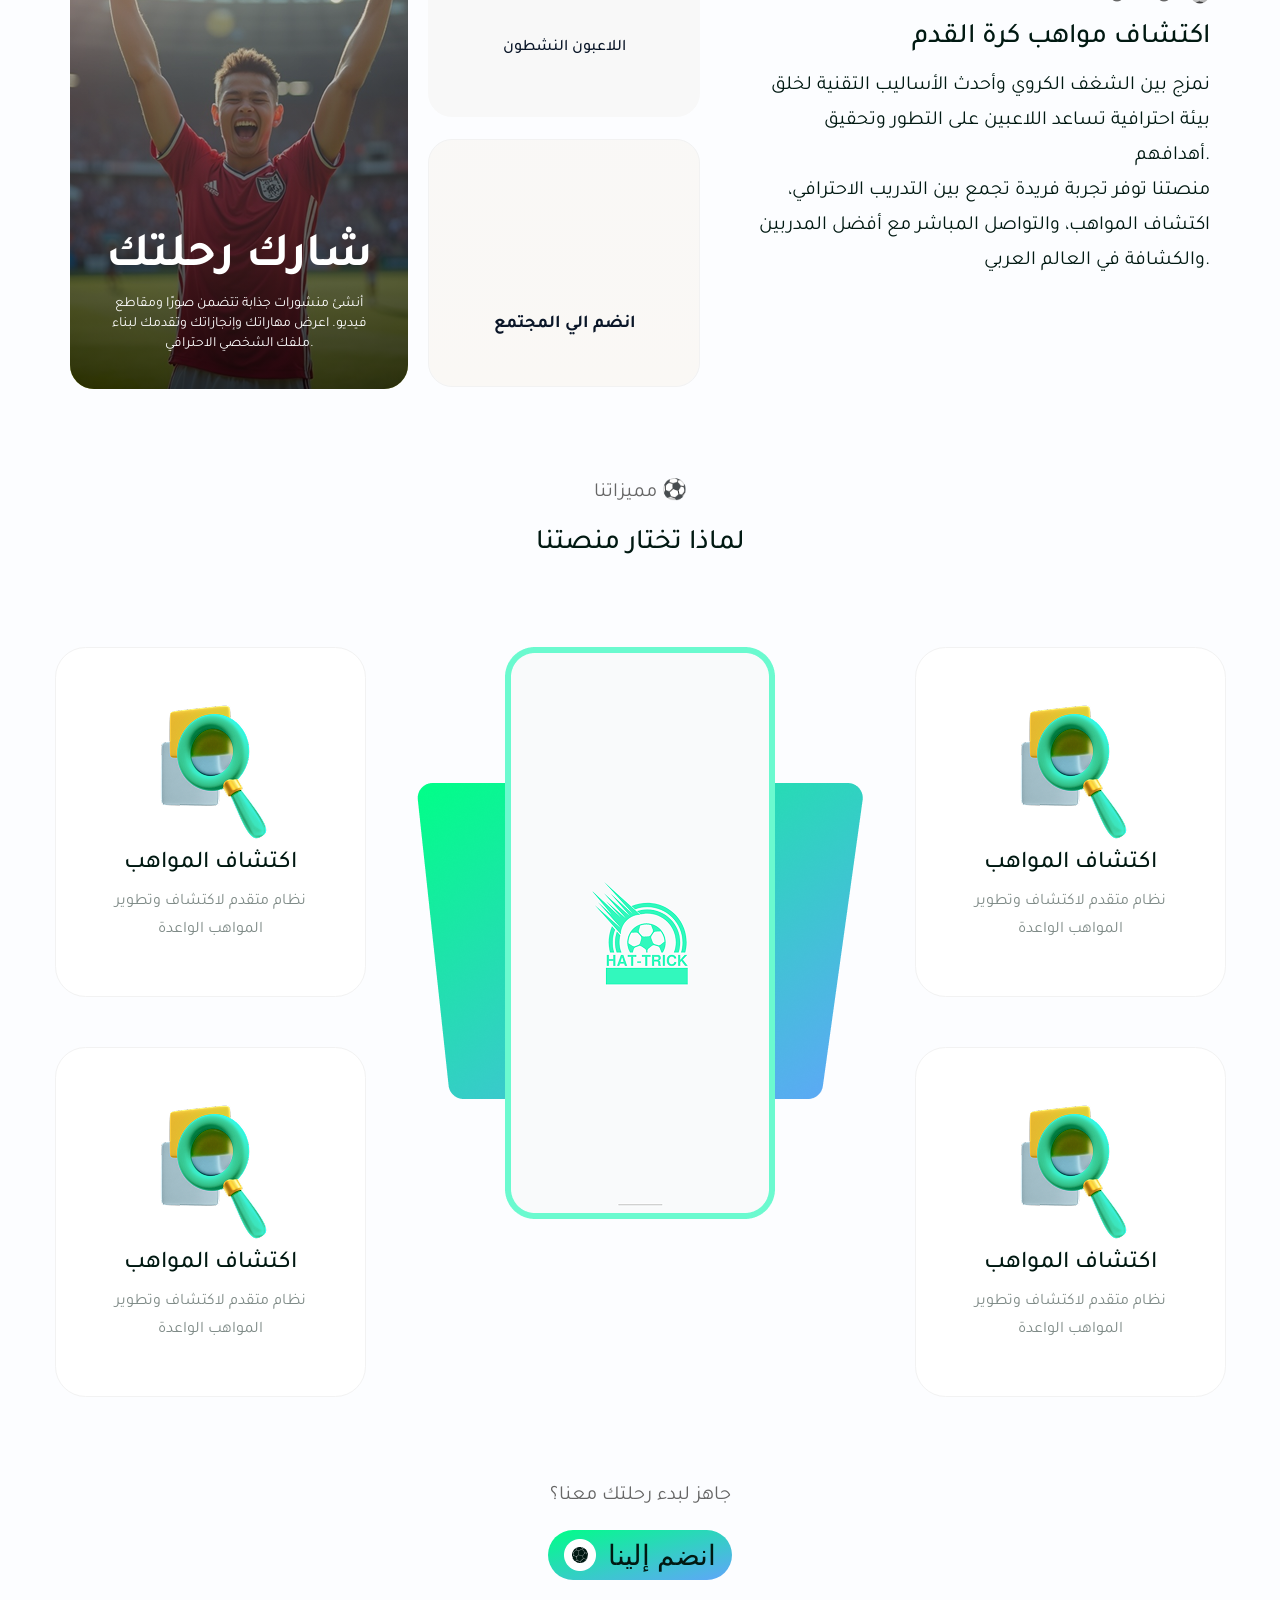
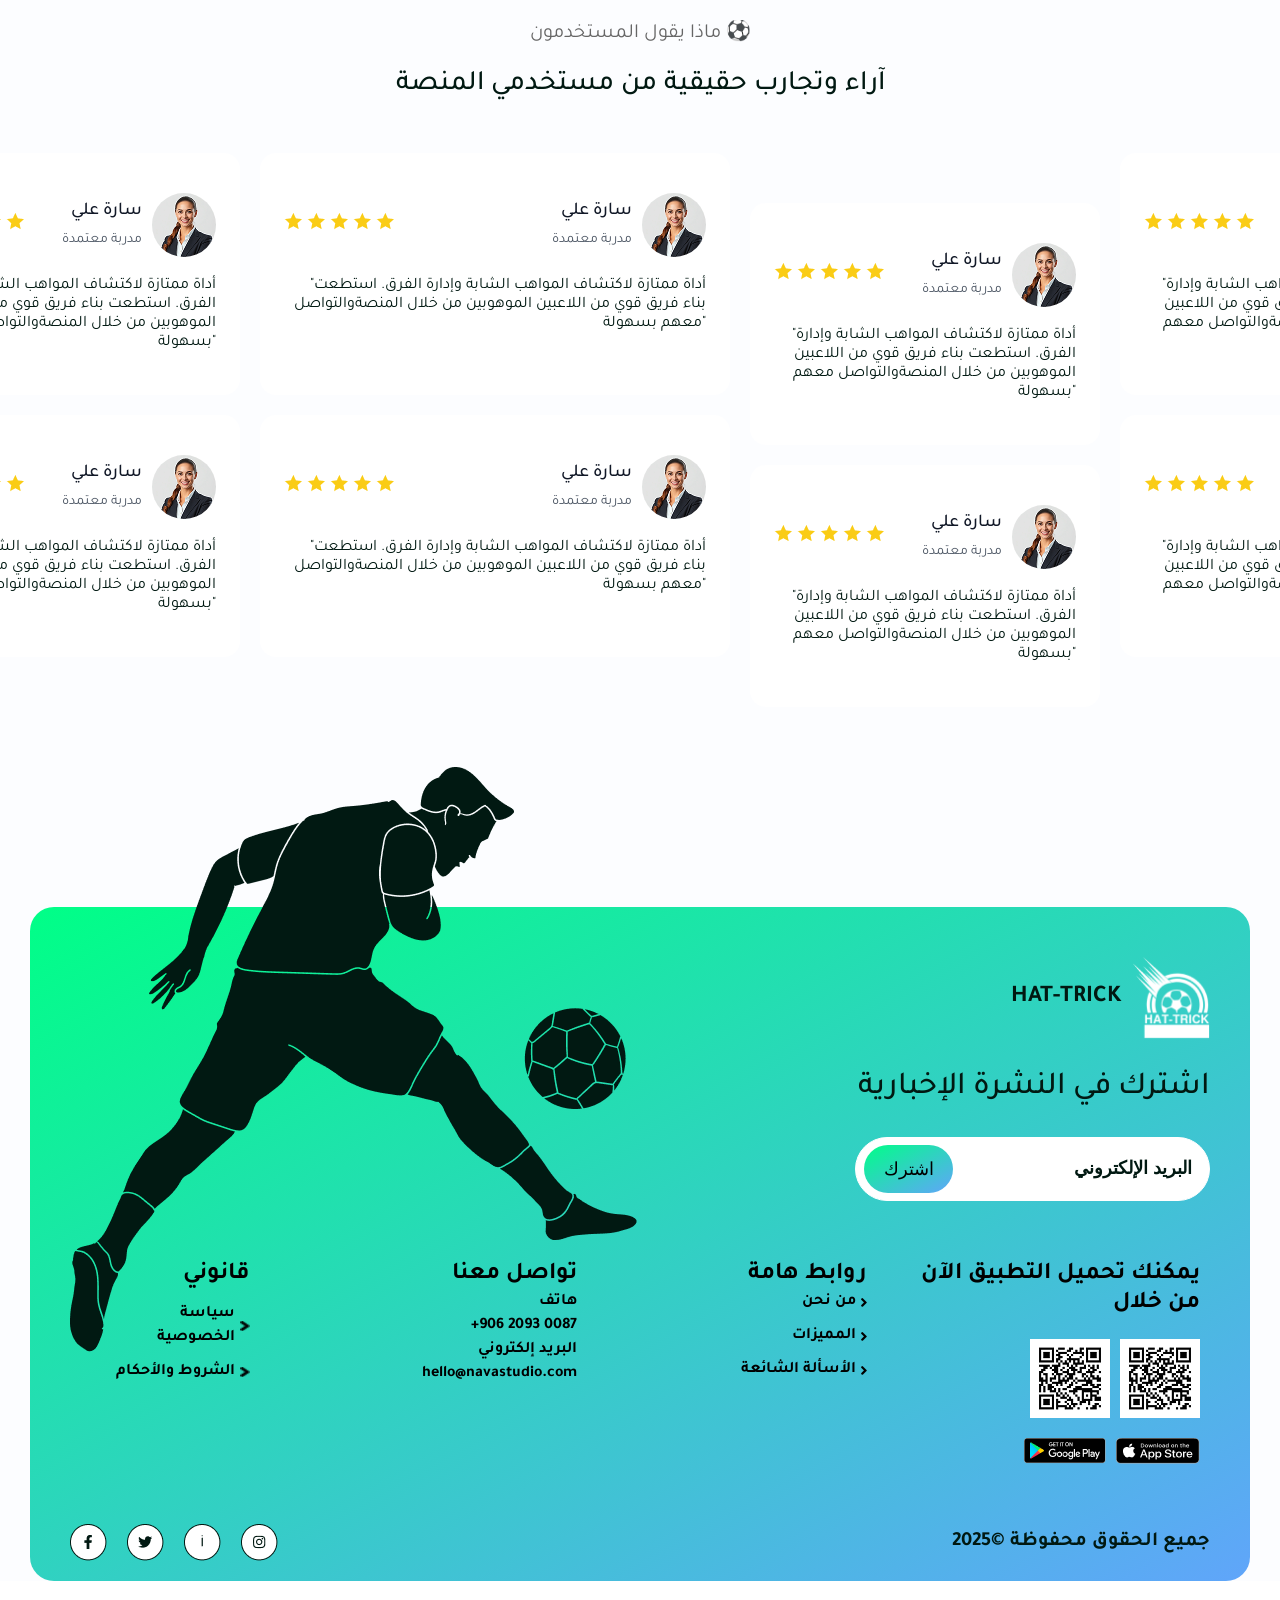
==== commit 72fa6678: "header responsive" ====
--- a/index.html
+++ b/index.html
@@ -13,7 +13,7 @@
 
 <body>
     <!-- header-->
-    <header>
+    <header id="header">
         <div class="menuebar" id="menuebar">
             <i class="fa-solid fa-bars"></i>
         </div>
@@ -22,8 +22,8 @@
             <button>انضم الينا</button>
         </div>
 
-        <nav><!-- navigation-->
-            <ul>
+        <nav id="nav"><!-- navigation-->
+            <ul id="navigation">
                 <li> <a href="#testimonials">الاسئلة الشائعه</a> </li>
                 <li> <a href="#information">المميزات</a></li>
                 <li> <a href="#footer">اتصل بنا </a></li>
@@ -47,8 +47,9 @@
                     <h1>hat- <span>trick</span></h1>
                     <h2>حوّل موهبتك لفرصة حقيقية</h2>
                 </div>
-                <div class="top-ground"></div>
-            </div>
+            </div>
+                            <div class="top-ground"></div>
+
         </section>
         <section class="bottom-container"><!--bottom ground section-->
             <div class="bottom-ground">
--- a/css/style.css
+++ b/css/style.css
@@ -90,11 +90,23 @@
     background-color: transparent;
 }
 
+header nav {
+    position: relative;
+}
+
 header nav ul {
     display: flex;
     align-items: center;
     justify-content: space-between;
-    gap: 32px;
+    gap: 40px;
+}
+header nav ul li{
+    transition: .5 ease;
+}
+header nav ul li:hover{
+    padding: 7px 15px;
+    background: linear-gradient(to right bottom, #00FF87, #60A5FA);
+border-radius: 25px;
 }
 
 header nav a {
@@ -131,6 +143,7 @@
     height: 44px;
 }
 
+
 /* ****************** top-ground ****************** */
 
 .main-section .heading {
@@ -139,7 +152,8 @@
     align-items: center;
     gap: 28.8px;
     height: auto;
-    margin-bottom: -60px;
+    /* margin-bottom: -px; */
+    margin-top: -20px;
 
 }
 
@@ -167,14 +181,13 @@
 }
 
 .top-ground {
-    /* padding: 10px 20px; */
     background-image: url(../imgs/top-ground.png);
     background-repeat: no-repeat;
     background-position: center;
     background-size: contain;
-    width: 100%;
     min-height: calc(100vh - 40px);
     border-radius: 25px;
+    margin: 0 35px;
 }
 
 /* ****************** bottom-ground ****************** */
--- a/css/responsive.css
+++ b/css/responsive.css
@@ -4,43 +4,74 @@
         margin: 0;
     }
 
-    /* ****************** top-ground ****************** */
+    /* ****************** header ****************** */
     header {
         padding: 20px;
         border-bottom: 1px solid #F2F2F2;
         background-color: white;
-
-    }
-
-    header .menuebar {
+    }
+
+    header .menuebar,
+    header nav .closebar {
         display: block;
+        cursor: pointer;
+    }
+
+    header nav {
+        position: fixed;
+        top: 0;
+        left: -100%;
+        width: 100%;
+        height: 100vh;
+        background-color: #FCFDFF;
+        transition: 0.4s;
+        padding: 30px;
+        z-index: 1000;
+    }
+
+    /* لما تتفتح */
+    header nav.active {
+        left: 0;
+    }
+
+    header nav ul {
+        flex-direction: column-reverse;
+        align-items: center;
+        gap: 30px;
+        margin-top: 60px;
+    }
+
+    header nav ul li a {
+
+        font-size: 20px;
+    }
+
+    header nav .closebar {
+        display: block;
+        position: absolute;
+        bottom: 170px;
+        left: 140px;
+        cursor: pointer;
+        border: 2px solid #666666;
+        padding: 15px 20px;
+        border-radius: 50%;
     }
 
     header .login {
         display: none;
-
-    }
-
-    header nav .closebar {
-        display: block;
-    }
-
-    header nav {
-        display: none;
-    }
-
-    .bottom-container {
-        padding: 0;
+    }
+
+    /* ****************** main-section *******************/
+    .main-section {
+        padding: 0 20px;
     }
 
     .main-section .heading {
         flex-direction: column;
         margin-bottom: 0;
         gap: 0;
-    margin-top: -20px;
-    margin-bottom: 15px;
-
-
+        margin-bottom: 20px;
+padding-top: 10px;
     }
 
     .main-section .heading h1,
@@ -54,13 +85,16 @@
 
     }
 
+    /* top-ground */
     .top-ground {
         background-image: url(../imgs/top-ground-res.png);
         background-size: cover;
         background-position: center;
         height: 35vh;
+        width: 100%;
+        max-width: 400px;
+        margin: 0;
         min-height: auto;
-        padding: 0;
     }
 
     .bottom-ground {
@@ -81,6 +115,12 @@
 
     }
 
+    /* ****************** bottom-container ****************** */
+    .bottom-container {
+        padding: 0;
+    }
+
+    /* ****************** about us ****************** */
     .about-us .container {
         flex-direction: column-reverse;
     }
@@ -125,6 +165,7 @@
     }
 
     .information .container {
+        display: grid;
         grid-template-columns: repeat(4, 1fr);
         grid-template-rows: auto auto;
         gap: 10px;
@@ -135,12 +176,15 @@
         grid-column: 1 / -1;
         grid-row: 1;
         justify-self: start;
+        width: 100%;
+        max-width: 400px;
+
     }
 
     .information .center img {
-        width: 358px;
-        height: 453px;
-        margin: 0 auto;
+        width: 100%;
+        height: auto;
+        /* display: block; */
     }
 
     .information .container .one {
